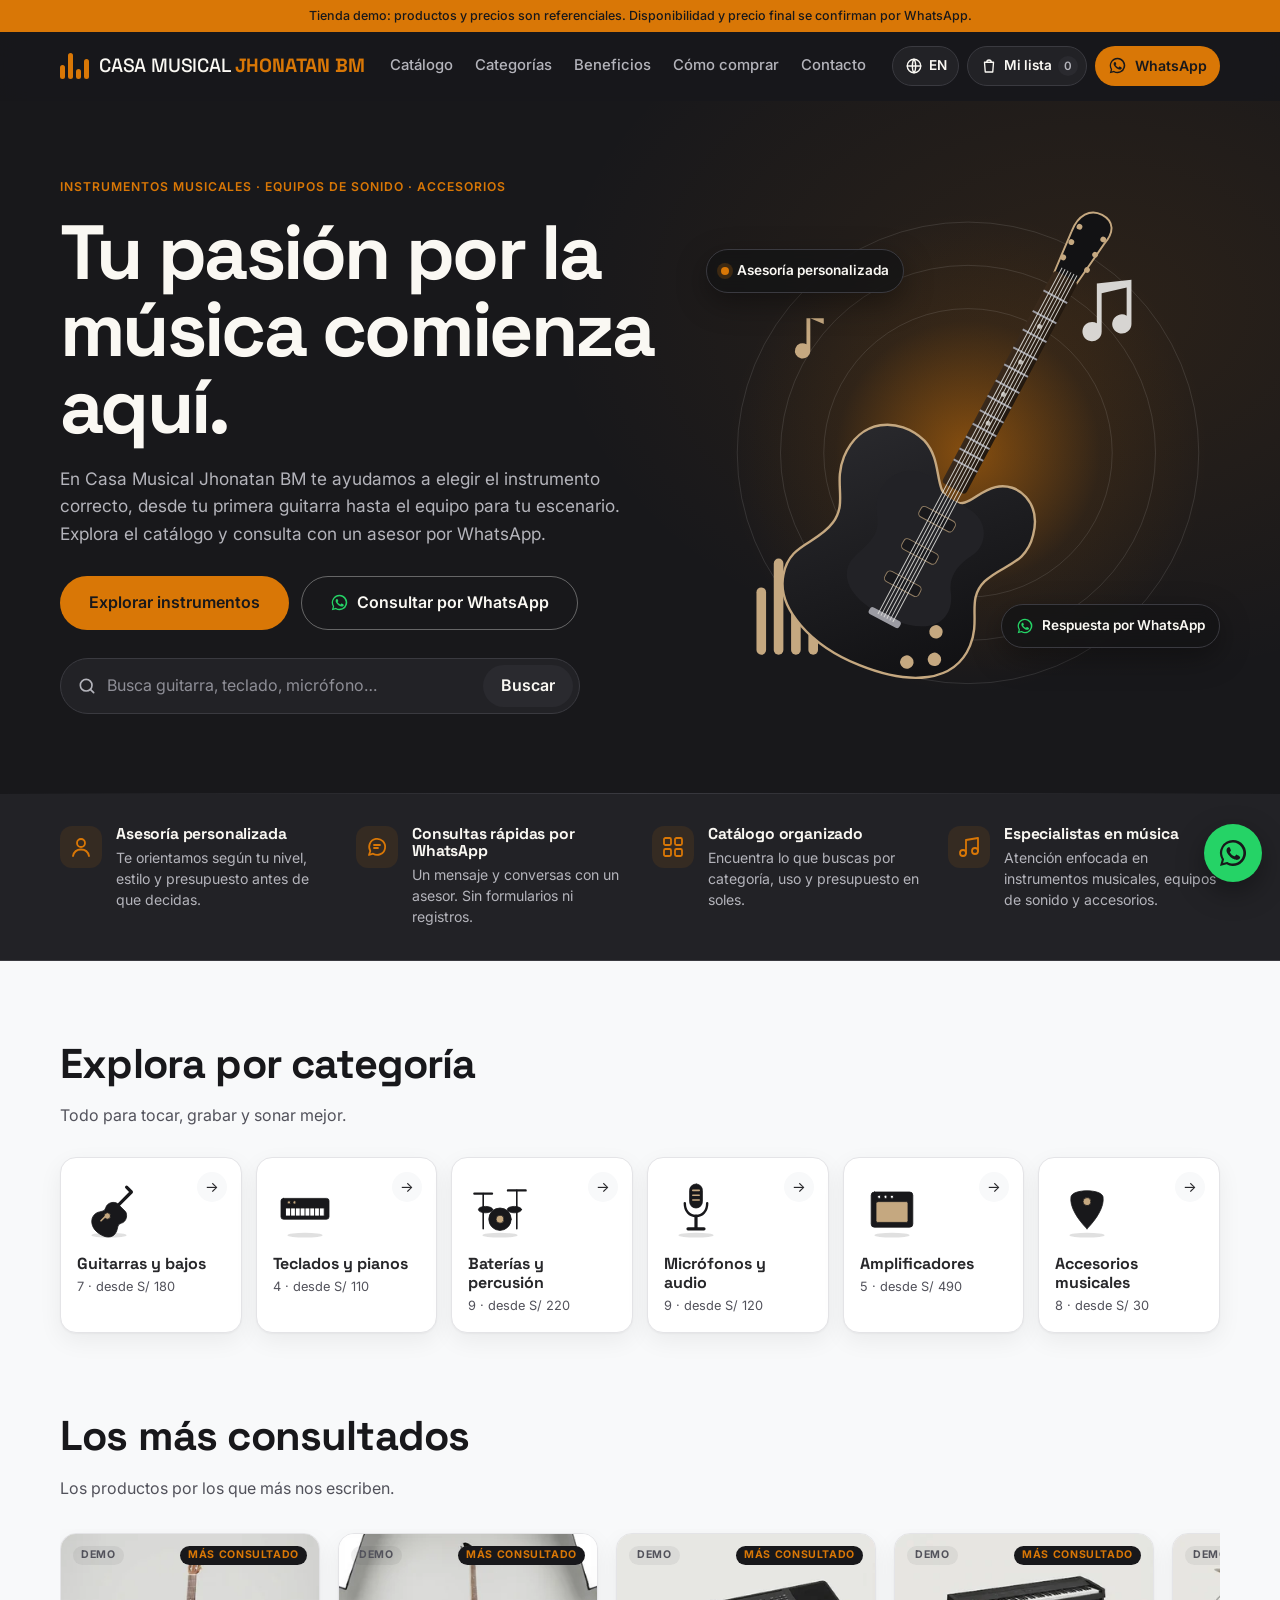
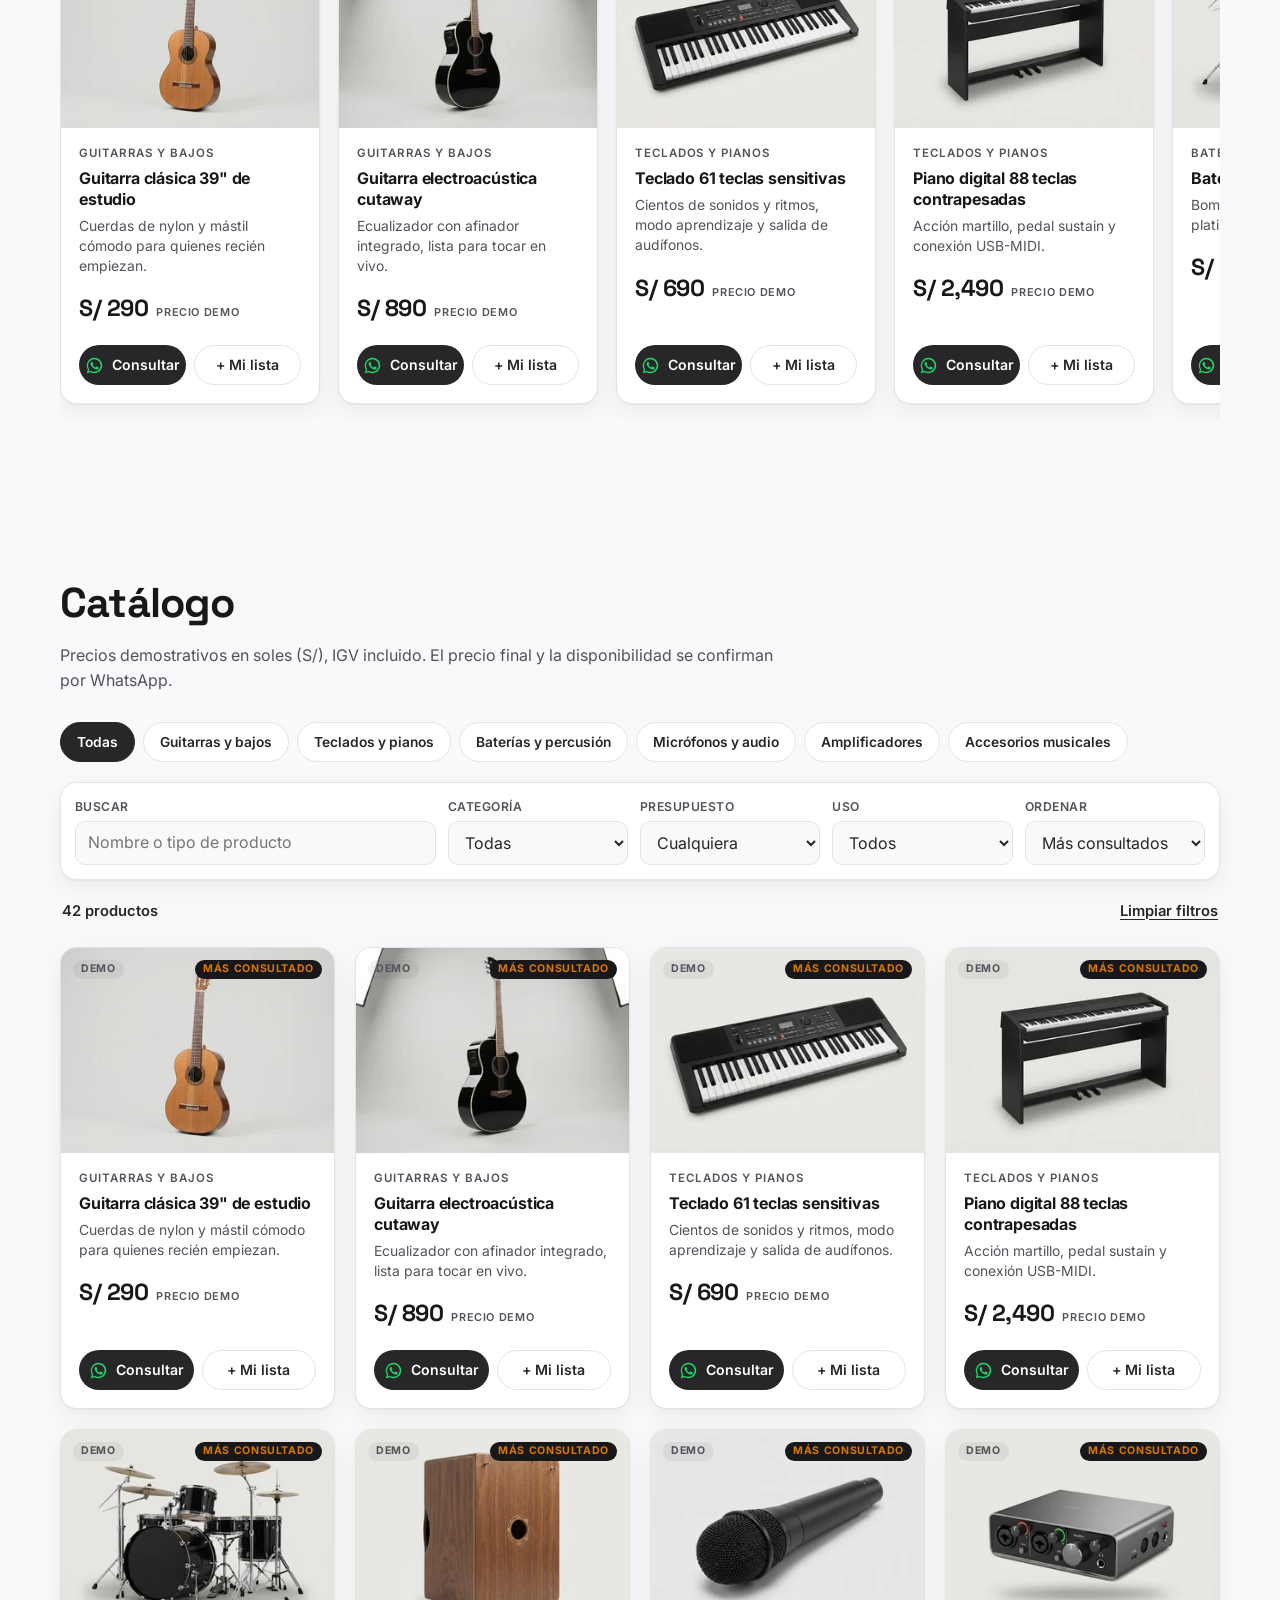
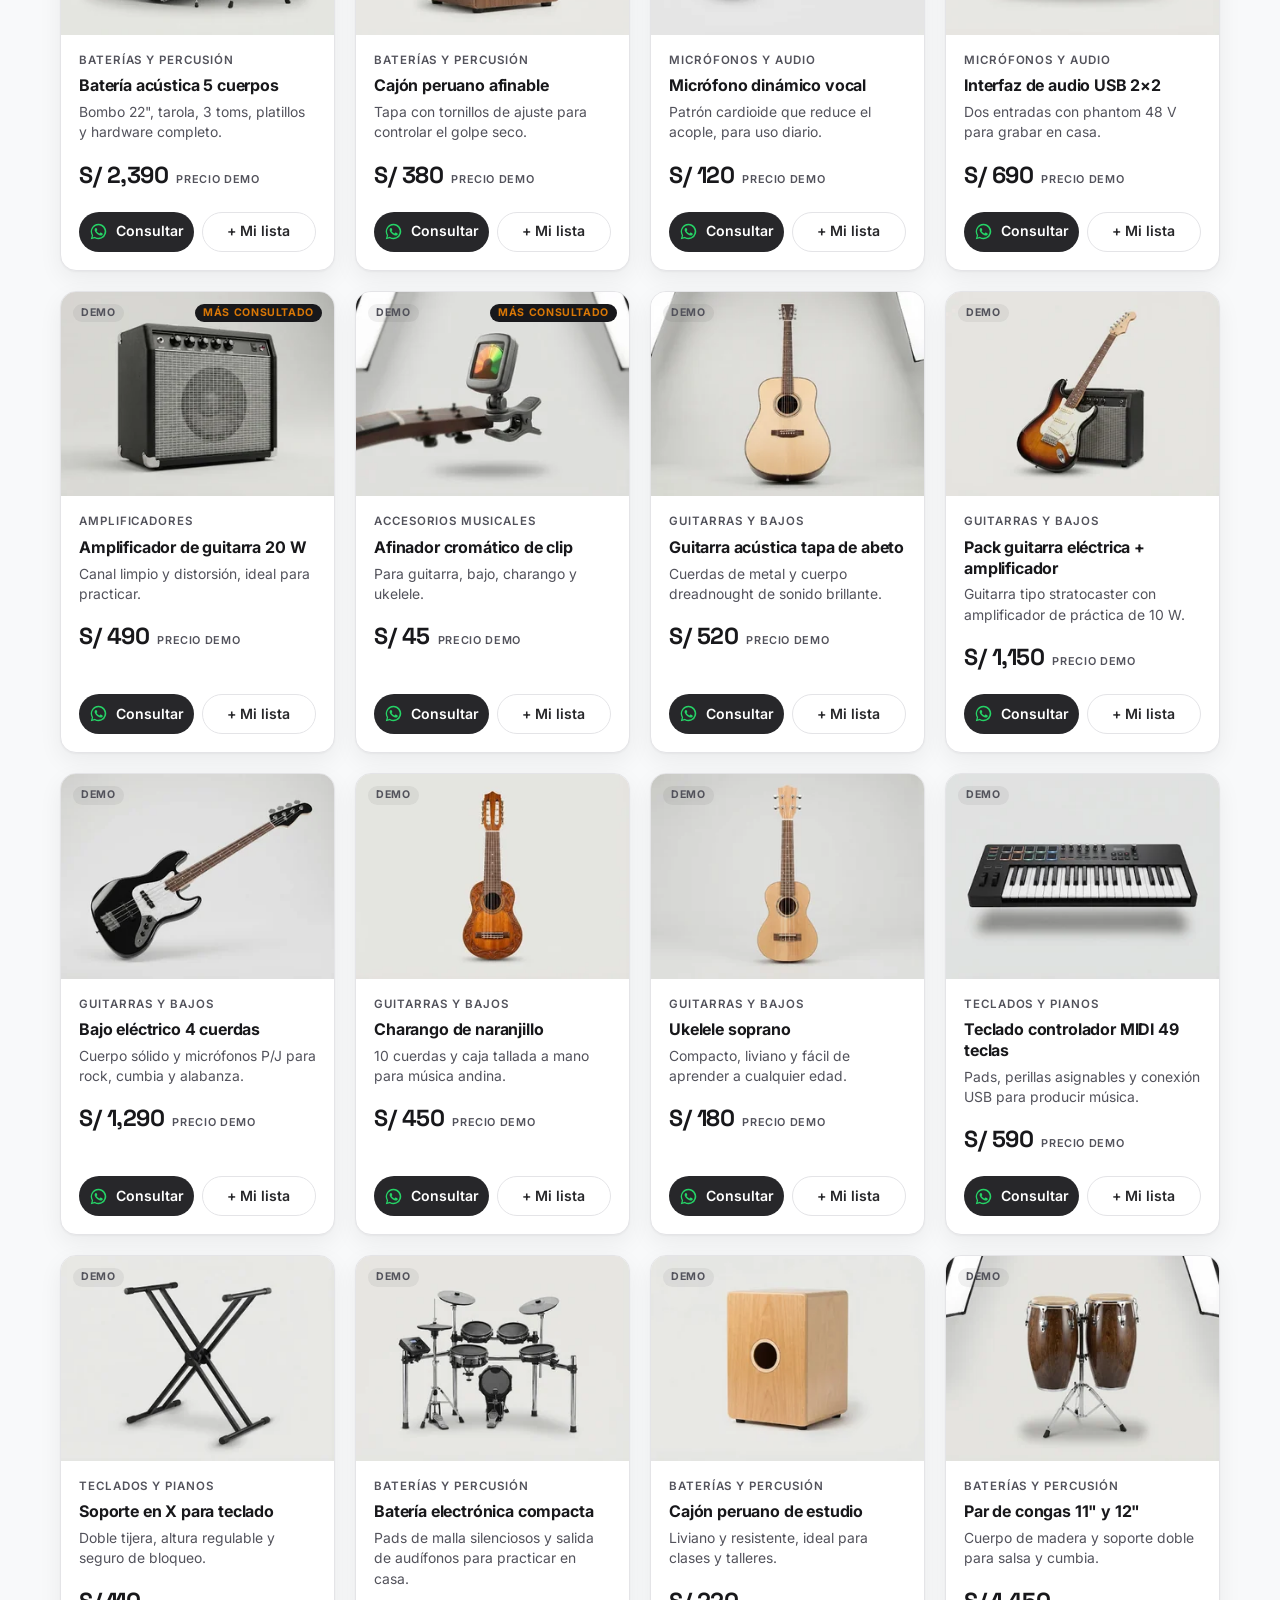
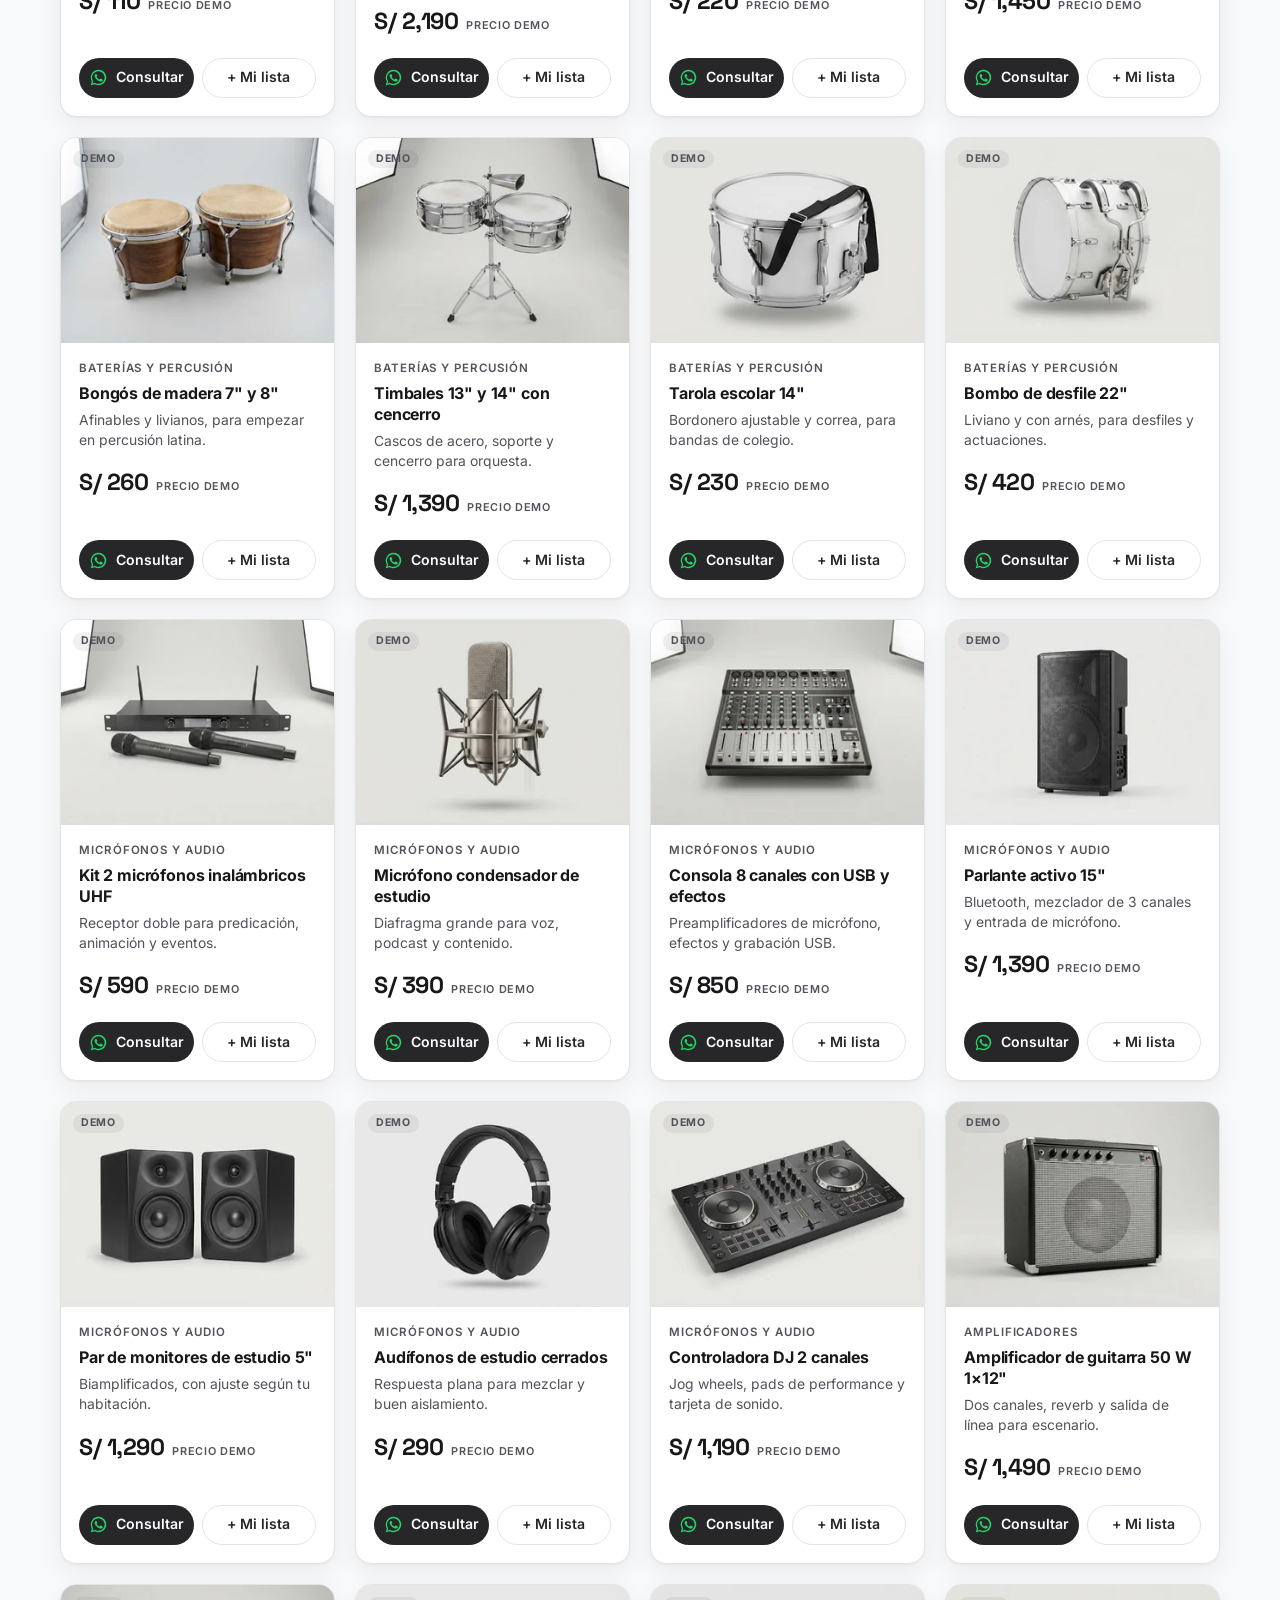
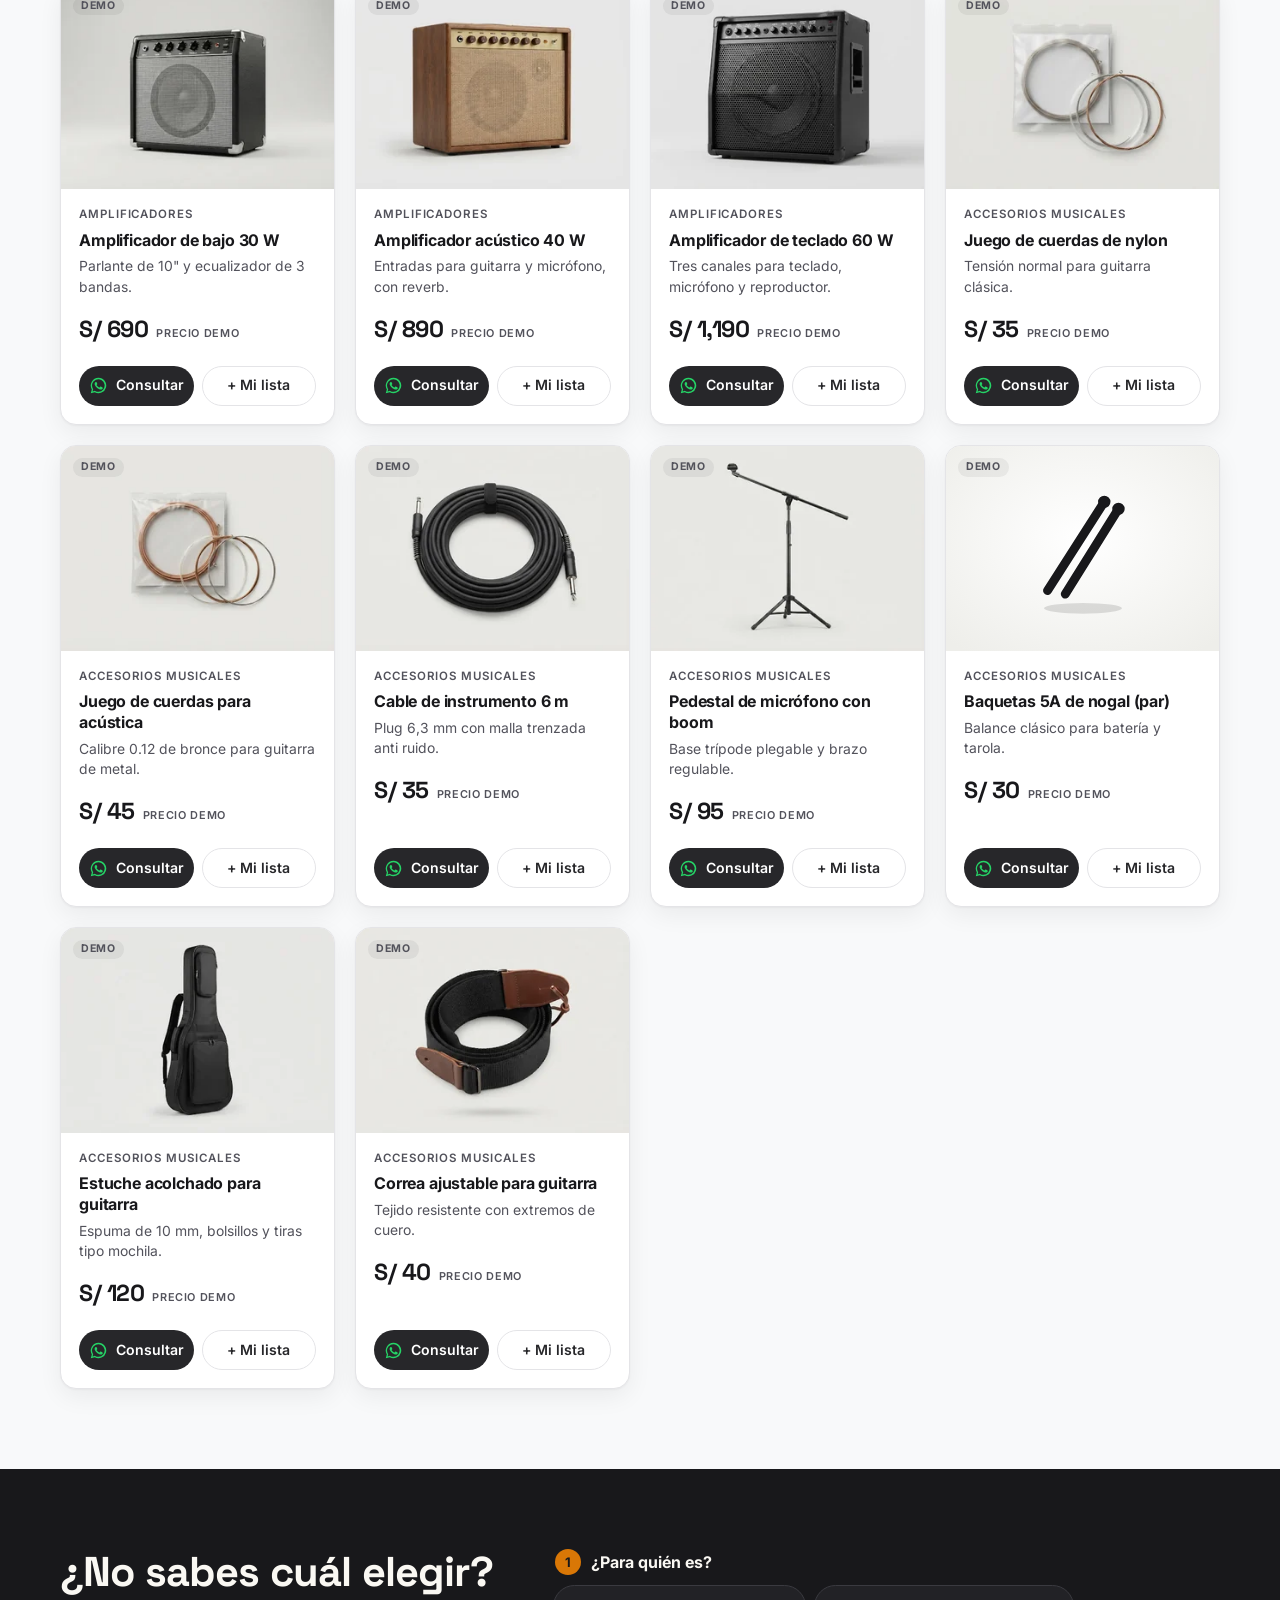
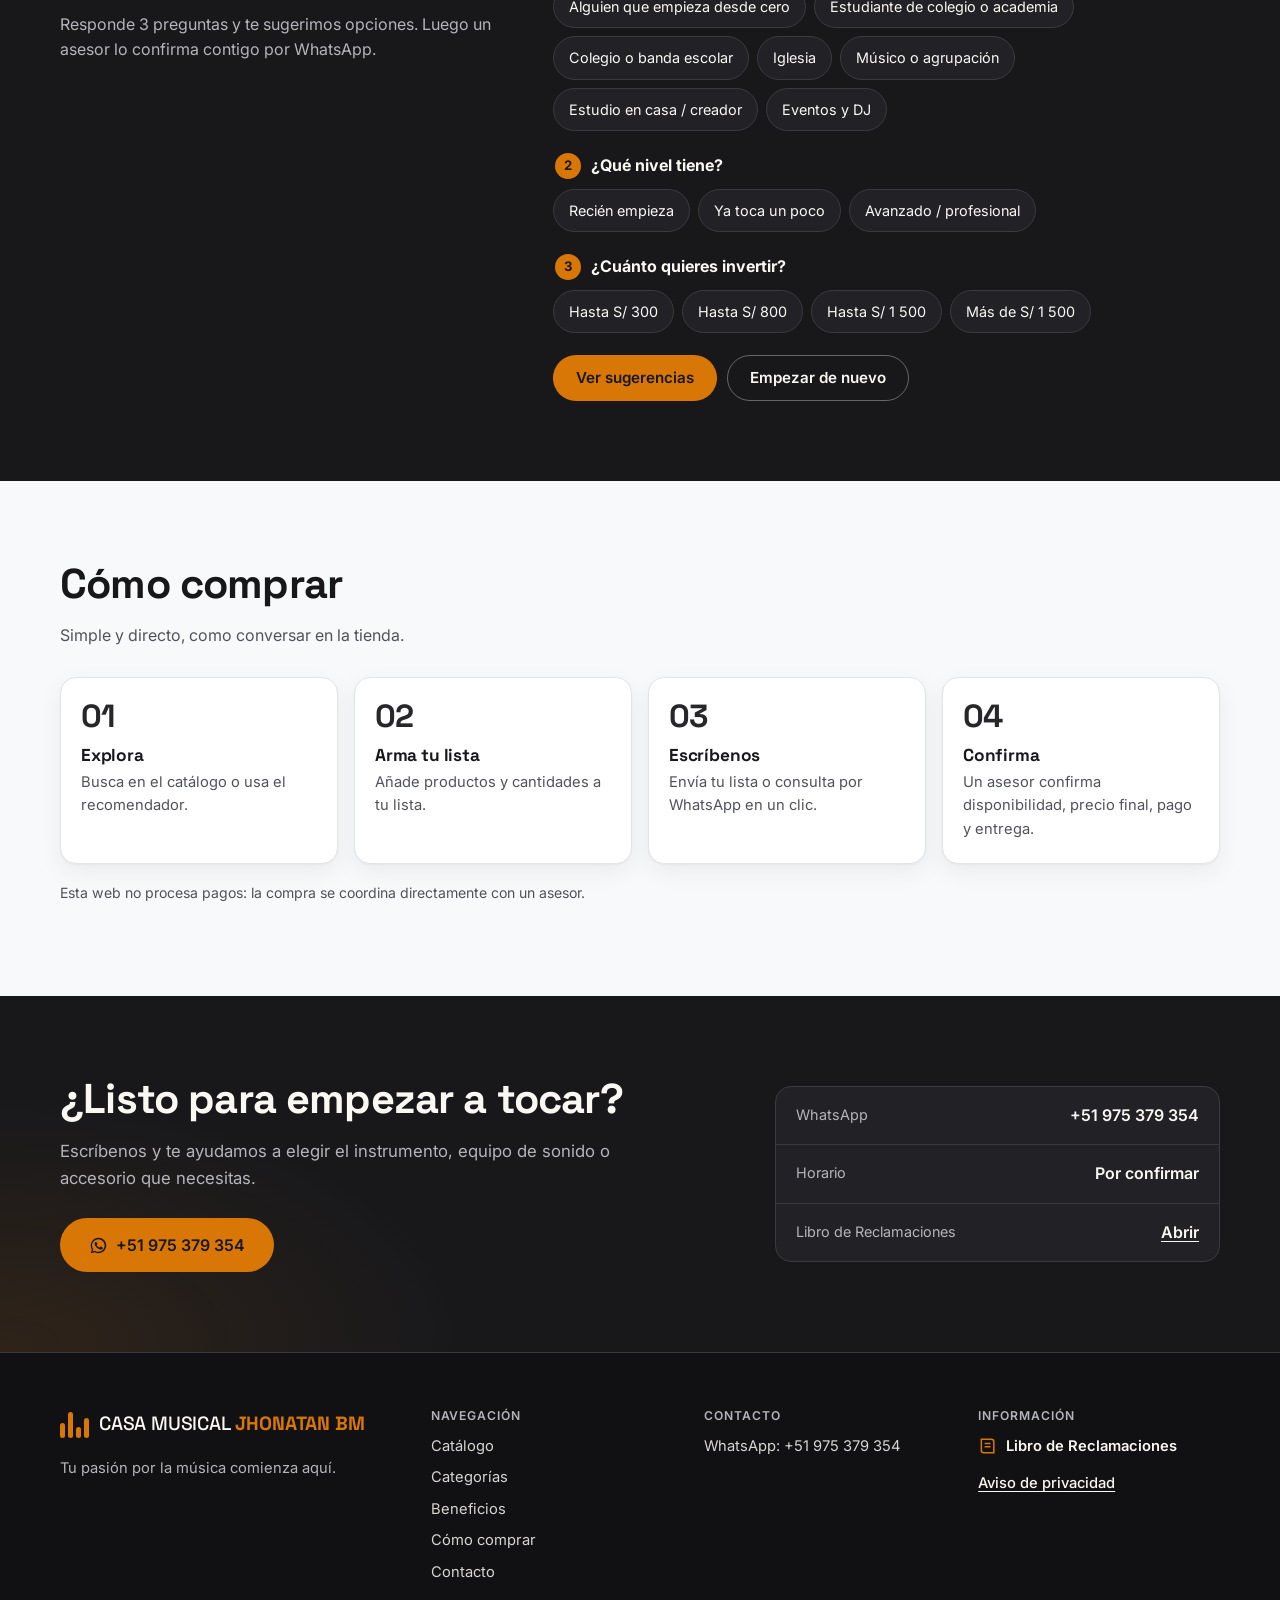
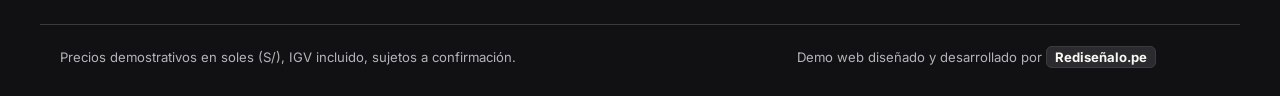
==== docs/index.html @ 169ad392 "Mover el sitio a docs/ para GitHub Pages y actualizar URLs" ====
<!doctype html>
<html lang="es" class="no-js">
<head>
  <meta charset="utf-8">
  <meta name="viewport" content="width=device-width, initial-scale=1">
  <title>Casa Musical Jhonatan BM · Instrumentos musicales, equipos de sonido y accesorios</title>
  <meta name="description" content="Casa Musical Jhonatan BM — Tu pasión por la música comienza aquí. Guitarras, teclados, baterías, micrófonos, amplificadores y accesorios musicales con asesoría personalizada por WhatsApp.">
  <meta name="theme-color" content="#18181B">
  <meta name="color-scheme" content="dark light">
  <link rel="canonical" href="https://forastero7.github.io/demo-webmusic-2.1/">

  <!-- Open Graph / redes -->
  <meta property="og:type" content="website">
  <meta property="og:locale" content="es_PE">
  <meta property="og:site_name" content="Casa Musical Jhonatan BM">
  <meta property="og:title" content="Casa Musical Jhonatan BM — Tu pasión por la música comienza aquí">
  <meta property="og:description" content="Instrumentos musicales, equipos de sonido y accesorios musicales. Explora el catálogo y consulta por WhatsApp.">
  <meta property="og:url" content="https://forastero7.github.io/demo-webmusic-2.1/">
  <meta property="og:image" content="https://forastero7.github.io/demo-webmusic-2.1/img/og-image.png">
  <meta property="og:image:width" content="1200">
  <meta property="og:image:height" content="630">
  <meta property="og:image:alt" content="Casa Musical Jhonatan BM — Tu pasión por la música comienza aquí">
  <meta name="twitter:card" content="summary_large_image">

  <link rel="icon" href="img/favicon.svg" type="image/svg+xml">
  <link rel="preconnect" href="https://fonts.googleapis.com">
  <link rel="preconnect" href="https://fonts.gstatic.com" crossorigin>
  <link rel="stylesheet" href="https://fonts.googleapis.com/css2?family=Inter:wght@400;500;600;700&family=Space+Grotesk:wght@500;700&display=swap">
  <link rel="stylesheet" href="css/styles.css">

  <script type="application/ld+json">
  {
    "@context": "https://schema.org",
    "@type": "MusicStore",
    "name": "Casa Musical Jhonatan BM",
    "slogan": "Tu pasión por la música comienza aquí",
    "description": "Tienda de instrumentos musicales, equipos de sonido y accesorios musicales con asesoría por WhatsApp.",
    "url": "https://forastero7.github.io/demo-webmusic-2.1/",
    "telephone": "+51 975 379 354",
    "currenciesAccepted": "PEN",
    "areaServed": "PE"
  }
  </script>
</head>
<body>
  <a class="skip" href="#catalogo" data-i18n="nav.catalog">Catálogo</a>

  <p class="demo-bar" role="note" data-i18n="demo.bar">Tienda demo: productos y precios son referenciales.</p>

  <header class="site-header">
    <div class="wrap header-inner">
      <a class="brand" href="#inicio" aria-label="Casa Musical Jhonatan BM, inicio">
        <span class="brand-mark" aria-hidden="true"><i></i><i></i><i></i><i></i></span>
        <span class="brand-text">Casa Musical <b>Jhonatan BM</b></span>
      </a>

      <nav class="main-nav" id="main-nav" aria-label="Principal">
        <a href="#catalogo" data-i18n="nav.catalog">Catálogo</a>
        <a href="#categorias" data-i18n="nav.categories">Categorías</a>
        <a href="#beneficios" data-i18n="nav.benefits">Beneficios</a>
        <a href="#como-comprar" data-i18n="nav.how">Cómo comprar</a>
        <a href="#contacto" data-i18n="nav.contact">Contacto</a>
      </nav>

      <div class="header-actions">
        <button class="icon-btn lang-btn" id="lang-btn" type="button" data-i18n-aria="lang.aria" aria-label="Switch to English">
          <svg viewBox="0 0 24 24" aria-hidden="true"><circle cx="12" cy="12" r="9"/><path d="M3 12h18M12 3c3 3.5 3 14.5 0 18M12 3c-3 3.5-3 14.5 0 18"/></svg>
          <span data-i18n="lang.switch">EN</span>
        </button>
        <button class="icon-btn list-btn" id="list-btn" type="button" aria-haspopup="dialog">
          <svg viewBox="0 0 24 24" aria-hidden="true"><path d="M6 7h12l-1 13H7z"/><path d="M9 7a3 3 0 0 1 6 0"/></svg>
          <span class="list-label" data-i18n="nav.list">Mi lista</span>
          <span class="badge" id="list-count">0</span>
        </button>
        <a class="btn btn-acento btn-sm head-wa" href="https://wa.me/51975379354?text=%C2%A1Hola%2C%20Casa%20Musical%20Jhonatan%20BM%21%20Me%20interesa%20un%20instrumento%20musical%20y%20quisiera%20recibir%20m%C3%A1s%20informaci%C3%B3n." data-wa="general" target="_blank" rel="noopener">
          <svg viewBox="0 0 32 32" aria-hidden="true"><use href="#wa-glyph"/></svg>
          <span data-i18n="nav.wa">WhatsApp</span>
        </a>
        <button class="icon-btn menu-btn" id="menu-btn" type="button" aria-expanded="false" aria-controls="main-nav">
          <svg viewBox="0 0 24 24" aria-hidden="true"><path d="M4 7h16M4 12h16M4 17h16"/></svg>
          <span class="sr-only" data-i18n="nav.menu">Menú</span>
        </button>
      </div>
    </div>
  </header>

  <main>
    <!-- Hero -->
    <section class="hero" id="inicio" aria-labelledby="hero-title">
      <div class="wrap hero-inner">
        <div class="hero-copy">
          <p class="kicker" data-i18n="hero.kicker">Instrumentos musicales · Equipos de sonido · Accesorios</p>
          <h1 id="hero-title" data-i18n="hero.title">Tu pasión por la música comienza aquí.</h1>
          <p class="hero-sub" data-i18n="hero.sub">En Casa Musical Jhonatan BM te ayudamos a elegir el instrumento correcto.</p>
          <div class="hero-ctas">
            <a class="btn btn-acento btn-lg" href="#catalogo" data-i18n="hero.cta1">Explorar instrumentos</a>
            <a class="btn btn-ghost btn-lg" href="https://wa.me/51975379354?text=%C2%A1Hola%2C%20Casa%20Musical%20Jhonatan%20BM%21%20Me%20interesa%20un%20instrumento%20musical%20y%20quisiera%20recibir%20m%C3%A1s%20informaci%C3%B3n." data-wa="general" target="_blank" rel="noopener">
              <svg viewBox="0 0 32 32" aria-hidden="true"><use href="#wa-glyph"/></svg>
              <span data-i18n="hero.cta2">Consultar por WhatsApp</span>
            </a>
          </div>
          <form class="hero-search" id="hero-search" role="search">
            <svg viewBox="0 0 24 24" aria-hidden="true"><circle cx="11" cy="11" r="7"/><path d="M20 20l-4-4"/></svg>
            <input type="search" id="hero-q" data-i18n-ph="hero.search" placeholder="Busca guitarra, teclado, micrófono…" aria-label="Buscar productos">
            <button type="submit" data-i18n="hero.searchBtn">Buscar</button>
          </form>
        </div>

        <div class="hero-visual" aria-hidden="true">
          <svg class="hero-art" viewBox="0 0 520 560" role="presentation">
            <defs>
              <radialGradient id="hg-glow" cx="50%" cy="50%" r="50%">
                <stop offset="0" stop-color="#D97706" stop-opacity=".55"/>
                <stop offset=".55" stop-color="#D97706" stop-opacity=".08"/>
                <stop offset="1" stop-color="#D97706" stop-opacity="0"/>
              </radialGradient>
              <linearGradient id="hg-body" x1="0" y1="0" x2="1" y2="1">
                <stop offset="0" stop-color="#2A2A2E"/>
                <stop offset="1" stop-color="#0E0E10"/>
              </linearGradient>
              <linearGradient id="hg-neck" x1="0" x2="1">
                <stop offset="0" stop-color="#3A2A1C"/>
                <stop offset="1" stop-color="#22180F"/>
              </linearGradient>
            </defs>
            <circle cx="260" cy="290" r="250" fill="url(#hg-glow)"/>
            <g fill="none" stroke="#F5F5F2" stroke-opacity=".12">
              <circle cx="260" cy="290" r="150"/><circle cx="260" cy="290" r="195"/><circle cx="260" cy="290" r="240"/>
            </g>
            <!-- Ecualizador -->
            <g fill="#C5A880">
              <rect class="eq" x="40" y="430" width="10" height="70" rx="5"/>
              <rect class="eq" x="58" y="400" width="10" height="100" rx="5"/>
              <rect class="eq" x="76" y="445" width="10" height="55" rx="5"/>
              <rect class="eq" x="94" y="415" width="10" height="85" rx="5"/>
            </g>
            <!-- Guitarra eléctrica -->
            <g transform="rotate(28 260 290)">
              <path d="M247 36c-2-18 6-30 20-30s20 10 16 26l-6 50h-26z" fill="#121214" stroke="#C5A880" stroke-width="2"/>
              <g fill="#C5A880"><circle cx="252" cy="28" r="3"/><circle cx="252" cy="46" r="3"/><circle cx="252" cy="64" r="3"/><circle cx="280" cy="28" r="3"/><circle cx="280" cy="46" r="3"/><circle cx="280" cy="64" r="3"/></g>
              <rect x="250" y="80" width="28" height="250" rx="4" fill="url(#hg-neck)"/>
              <g stroke="#9C9CA3" stroke-width="2">
                <path d="M250 104h28M250 128h28M250 150h28M250 171h28M250 191h28M250 210h28M250 228h28M250 245h28M250 261h28M250 276h28M250 290h28M250 303h28"/>
              </g>
              <g fill="#F5F5F2" fill-opacity=".7"><circle cx="264" cy="139" r="2.5"/><circle cx="264" cy="181" r="2.5"/><circle cx="264" cy="219" r="2.5"/><circle cx="264" cy="253" r="2.5"/></g>
              <path d="M214 300c-36-10-70 12-66 54 3 30 26 40 22 66-4 28-30 40-20 72 10 34 60 52 114 46 56-6 96-30 92-72-3-30-26-40-18-66 8-24 30-36 22-66-8-34-40-42-58-26-16 14-14 34-34 34-22 0-26-32-54-42z" fill="url(#hg-body)" stroke="#C5A880" stroke-width="2.5"/>
              <path d="M236 330c-24 0-40 16-38 40 2 20 18 26 16 44-2 20-16 32-4 50 14 20 64 22 92 8 20-10 22-30 10-46-10-14-6-30 2-44 8-16 0-36-20-40-20-4-34 4-58-12z" fill="#222226"/>
              <g fill="#18181B" stroke="#C5A880" stroke-opacity=".7"><rect x="244" y="360" width="40" height="12" rx="4"/><rect x="244" y="398" width="40" height="12" rx="4"/><rect x="244" y="436" width="40" height="12" rx="4"/></g>
              <rect x="246" y="478" width="36" height="8" rx="3" fill="#9C9CA3"/>
              <g fill="#C5A880"><circle cx="318" cy="470" r="7"/><circle cx="330" cy="496" r="7"/><circle cx="306" cy="512" r="7"/></g>
              <g stroke="#E8E8E3" stroke-width="1" stroke-opacity=".85">
                <path d="M256 74V482M259.5 74V482M263 74V482M266.5 74V482M270 74V482M273.5 74V482"/>
              </g>
            </g>
            <!-- Notas -->
            <g fill="#F5F5F2">
              <path d="M430 110v46a10 10 0 1 1-5-8.7V118l-26 6v40a10 10 0 1 1-5-8.7V114z" fill-opacity=".85"/>
              <path d="M96 150v34a8 8 0 1 1-4-7V150h18v6z" fill="#C5A880"/>
            </g>
          </svg>
          <span class="hero-chip chip-1"><i class="dot"></i><span data-i18n="hero.chip1">Asesoría personalizada</span></span>
          <span class="hero-chip chip-2"><svg viewBox="0 0 32 32"><use href="#wa-glyph"/></svg><span data-i18n="hero.chip2">Respuesta por WhatsApp</span></span>
        </div>
      </div>
    </section>

    <!-- Beneficios -->
    <section class="benefits" id="beneficios" aria-labelledby="ben-title">
      <div class="wrap">
        <h2 class="sr-only" id="ben-title" data-i18n="ben.title">¿Por qué Casa Musical Jhonatan BM?</h2>
        <ul class="ben-grid">
          <li class="ben reveal">
            <svg viewBox="0 0 24 24" aria-hidden="true"><circle cx="12" cy="8" r="4"/><path d="M4 21c1-4.5 4.5-6.5 8-6.5s7 2 8 6.5"/></svg>
            <div><h3 data-i18n="ben1.t">Asesoría personalizada</h3><p data-i18n="ben1.d"></p></div>
          </li>
          <li class="ben reveal">
            <svg viewBox="0 0 24 24" aria-hidden="true"><path d="M4 20l1.3-4A8 8 0 1 1 8 18.7z"/><path d="M9 10h6M9 13h4"/></svg>
            <div><h3 data-i18n="ben2.t">Consultas rápidas por WhatsApp</h3><p data-i18n="ben2.d"></p></div>
          </li>
          <li class="ben reveal">
            <svg viewBox="0 0 24 24" aria-hidden="true"><rect x="3" y="3" width="7" height="7" rx="1.5"/><rect x="14" y="3" width="7" height="7" rx="1.5"/><rect x="3" y="14" width="7" height="7" rx="1.5"/><rect x="14" y="14" width="7" height="7" rx="1.5"/></svg>
            <div><h3 data-i18n="ben3.t">Catálogo organizado</h3><p data-i18n="ben3.d"></p></div>
          </li>
          <li class="ben reveal">
            <svg viewBox="0 0 24 24" aria-hidden="true"><path d="M9 18V5l12-2v13"/><circle cx="6" cy="18" r="3"/><circle cx="18" cy="16" r="3"/></svg>
            <div><h3 data-i18n="ben4.t">Especialistas en música</h3><p data-i18n="ben4.d"></p></div>
          </li>
        </ul>
      </div>
    </section>

    <!-- Categorías -->
    <section class="section section-light" id="categorias" aria-labelledby="cats-title">
      <div class="wrap">
        <div class="section-head">
          <h2 id="cats-title" data-i18n="cats.title">Explora por categoría</h2>
          <p class="section-sub" data-i18n="cats.sub">Todo para tocar, grabar y sonar mejor.</p>
        </div>
        <div class="cat-grid" id="cat-grid"></div>
      </div>
    </section>

    <!-- Más consultados -->
    <section class="section section-light pt-0" aria-labelledby="pop-title">
      <div class="wrap">
        <div class="section-head">
          <h2 id="pop-title" data-i18n="popular.title">Los más consultados</h2>
          <p class="section-sub" data-i18n="popular.sub"></p>
        </div>
        <div class="scroller" id="popular"></div>
      </div>
    </section>

    <!-- Catálogo -->
    <section class="section section-light section-catalog" id="catalogo" aria-labelledby="cat-title">
      <div class="wrap">
        <div class="section-head">
          <h2 id="cat-title" data-i18n="cat.title">Catálogo</h2>
          <p class="section-sub" data-i18n="cat.sub">Precios demostrativos en soles (S/), IGV incluido.</p>
        </div>

        <div class="cat-chips" id="cat-chips" role="group" aria-label="Categorías"></div>

        <div class="filters" id="filters">
          <label class="f f-search"><span data-i18n="f.search">Buscar</span>
            <input type="search" id="f-q" data-i18n-ph="f.searchPh" placeholder="Nombre o tipo de producto">
          </label>
          <label class="f"><span data-i18n="f.cat">Categoría</span>
            <select id="f-cat"></select>
          </label>
          <label class="f"><span data-i18n="f.budget">Presupuesto</span>
            <select id="f-bud"></select>
          </label>
          <label class="f"><span data-i18n="f.use">Uso</span>
            <select id="f-use"></select>
          </label>
          <label class="f"><span data-i18n="f.sort">Ordenar</span>
            <select id="f-sort"></select>
          </label>
        </div>
        <div class="filters-meta">
          <span id="f-count" aria-live="polite"></span>
          <button class="link-btn" id="f-clear" type="button" data-i18n="f.clear">Limpiar filtros</button>
        </div>

        <div class="grid" id="grid"></div>
        <p class="empty" id="grid-empty" hidden data-i18n="f.empty">No hay productos con esos filtros.</p>
      </div>
    </section>

    <!-- Recomendador -->
    <section class="section section-dark" id="recomendador" aria-labelledby="rec-title">
      <div class="wrap rec">
        <div class="rec-head">
          <h2 id="rec-title" data-i18n="rec.title">¿No sabes cuál elegir?</h2>
          <p data-i18n="rec.sub">Responde 3 preguntas y te sugerimos opciones.</p>
        </div>
        <form class="rec-form" id="rec-form">
          <fieldset>
            <legend><span class="num">1</span> <span data-i18n="rec.q1">¿Para quién es?</span></legend>
            <div class="chips" data-name="who"></div>
          </fieldset>
          <fieldset>
            <legend><span class="num">2</span> <span data-i18n="rec.q2">¿Qué nivel tiene?</span></legend>
            <div class="chips" data-name="lvl"></div>
          </fieldset>
          <fieldset>
            <legend><span class="num">3</span> <span data-i18n="rec.q3">¿Cuánto quieres invertir?</span></legend>
            <div class="chips" data-name="bud"></div>
          </fieldset>
          <div class="rec-actions">
            <button class="btn btn-acento" type="submit" data-i18n="rec.go">Ver sugerencias</button>
            <button class="btn btn-ghost" type="reset" data-i18n="rec.reset">Empezar de nuevo</button>
          </div>
        </form>
        <div class="rec-result" id="rec-result" hidden aria-live="polite"></div>
      </div>
    </section>

    <!-- Cómo comprar -->
    <section class="section section-light" id="como-comprar" aria-labelledby="how-title">
      <div class="wrap">
        <div class="section-head">
          <h2 id="how-title" data-i18n="how.title">Cómo comprar</h2>
          <p class="section-sub" data-i18n="how.sub"></p>
        </div>
        <ol class="steps">
          <li class="reveal"><h3 data-i18n="step1.t"></h3><p data-i18n="step1"></p></li>
          <li class="reveal"><h3 data-i18n="step2.t"></h3><p data-i18n="step2"></p></li>
          <li class="reveal"><h3 data-i18n="step3.t"></h3><p data-i18n="step3"></p></li>
          <li class="reveal"><h3 data-i18n="step4.t"></h3><p data-i18n="step4"></p></li>
        </ol>
        <p class="note" data-i18n="how.note"></p>
      </div>
    </section>

    <!-- Contacto -->
    <section class="section section-dark contact-band" id="contacto" aria-labelledby="contact-title">
      <div class="wrap contact">
        <div>
          <h2 id="contact-title" data-i18n="contact.title">¿Listo para empezar a tocar?</h2>
          <p class="contact-sub" data-i18n="contact.sub"></p>
          <a class="btn btn-acento btn-lg" href="https://wa.me/51975379354?text=%C2%A1Hola%2C%20Casa%20Musical%20Jhonatan%20BM%21%20Me%20interesa%20un%20instrumento%20musical%20y%20quisiera%20recibir%20m%C3%A1s%20informaci%C3%B3n." data-wa="general" target="_blank" rel="noopener">
            <svg viewBox="0 0 32 32" aria-hidden="true"><use href="#wa-glyph"/></svg>
            <span>+51 975 379 354</span>
          </a>
        </div>
        <dl class="contact-list">
          <div><dt data-i18n="contact.wa">WhatsApp</dt><dd><a href="https://wa.me/51975379354?text=%C2%A1Hola%2C%20Casa%20Musical%20Jhonatan%20BM%21%20Me%20interesa%20un%20instrumento%20musical%20y%20quisiera%20recibir%20m%C3%A1s%20informaci%C3%B3n." data-wa="general" target="_blank" rel="noopener">+51 975 379 354</a></dd></div>
          <div><dt data-i18n="contact.hours">Horario</dt><dd data-i18n="contact.hoursV">Por confirmar</dd></div>
          <div><dt data-i18n="contact.book">Libro de Reclamaciones</dt><dd><button class="link-btn light" type="button" data-open="book-dialog" data-i18n="contact.bookBtn">Abrir</button></dd></div>
        </dl>
      </div>
    </section>
  </main>

  <footer class="site-footer">
    <div class="wrap footer-grid">
      <div class="footer-brand">
        <a class="brand" href="#inicio">
          <span class="brand-mark" aria-hidden="true"><i></i><i></i><i></i><i></i></span>
          <span class="brand-text">Casa Musical <b>Jhonatan BM</b></span>
        </a>
        <p data-i18n="footer.tagline">Tu pasión por la música comienza aquí.</p>
      </div>
      <nav aria-labelledby="fn-title">
        <h2 class="footer-h" id="fn-title" data-i18n="footer.nav">Navegación</h2>
        <ul>
          <li><a href="#catalogo" data-i18n="nav.catalog">Catálogo</a></li>
          <li><a href="#categorias" data-i18n="nav.categories">Categorías</a></li>
          <li><a href="#beneficios" data-i18n="nav.benefits">Beneficios</a></li>
          <li><a href="#como-comprar" data-i18n="nav.how">Cómo comprar</a></li>
          <li><a href="#contacto" data-i18n="nav.contact">Contacto</a></li>
        </ul>
      </nav>
      <div>
        <h2 class="footer-h" data-i18n="footer.contact">Contacto</h2>
        <ul>
          <li><a href="https://wa.me/51975379354?text=%C2%A1Hola%2C%20Casa%20Musical%20Jhonatan%20BM%21%20Me%20interesa%20un%20instrumento%20musical%20y%20quisiera%20recibir%20m%C3%A1s%20informaci%C3%B3n." data-wa="general" target="_blank" rel="noopener">WhatsApp: +51 975 379 354</a></li>
        </ul>
      </div>
      <div>
        <h2 class="footer-h" data-i18n="footer.legal">Información</h2>
        <ul>
          <li><button class="book-link" type="button" data-open="book-dialog">
            <svg viewBox="0 0 24 24" aria-hidden="true"><path d="M4 4h12a3 3 0 0 1 3 3v13H7a3 3 0 0 1-3-3z"/><path d="M8 9h7M8 13h7"/></svg>
            <span data-i18n="footer.book">Libro de Reclamaciones</span>
          </button></li>
          <li><button class="link-btn light" type="button" data-open="privacy-dialog" data-i18n="footer.privacy">Aviso de privacidad</button></li>
        </ul>
      </div>
    </div>
    <div class="wrap footer-bottom">
      <p data-i18n="footer.prices">Precios demostrativos en soles (S/), IGV incluido, sujetos a confirmación.</p>
      <p class="credit">Demo web diseñado y desarrollado por <strong>Rediseñalo.pe</strong></p>
    </div>
  </footer>

  <!-- WhatsApp flotante -->
  <a class="wa-float" href="https://wa.me/51975379354?text=%C2%A1Hola%2C%20Casa%20Musical%20Jhonatan%20BM%21%20Me%20interesa%20un%20instrumento%20musical%20y%20quisiera%20recibir%20m%C3%A1s%20informaci%C3%B3n." data-wa="general" target="_blank" rel="noopener" data-i18n-aria="wa.float" aria-label="Escríbenos por WhatsApp">
    <svg viewBox="0 0 32 32" aria-hidden="true"><use href="#wa-glyph"/></svg>
  </a>

  <!-- Ficha de producto -->
  <dialog class="dlg dlg-product" id="product-dialog" aria-labelledby="pd-title">
    <button class="dlg-close" type="button" data-close data-i18n-aria="close" aria-label="Cerrar">×</button>
    <div id="pd-body"></div>
  </dialog>

  <!-- Lista de consulta (carrito) -->
  <dialog class="dlg dlg-drawer" id="list-dialog" aria-labelledby="list-title">
    <button class="dlg-close" type="button" data-close data-i18n-aria="close" aria-label="Cerrar">×</button>
    <h2 id="list-title" data-i18n="list.title">Mi lista de consulta</h2>
    <p class="empty" id="list-empty" data-i18n="list.empty"></p>
    <ul class="list-items" id="list-items"></ul>
    <div id="list-form-wrap">
      <div class="list-total"><span data-i18n="list.subtotal">Total referencial</span> <strong id="list-total">S/ 0</strong></div>
      <p class="small" data-i18n="list.subNote"></p>
      <form id="list-form" class="list-form">
        <fieldset>
          <legend data-i18n="list.where">¿Dónde te encuentras?</legend>
          <div class="seg">
            <label><input type="radio" name="zone" value="lima" checked> <span data-i18n="list.zone.lima"></span></label>
            <label><input type="radio" name="zone" value="prov"> <span data-i18n="list.zone.prov"></span></label>
          </div>
          <label class="f" id="district-wrap"><span data-i18n="list.district">Distrito</span>
            <select id="district"></select>
          </label>
          <label class="f" id="city-wrap" hidden><span data-i18n="list.city">Ciudad</span>
            <input type="text" id="city" list="cities" data-i18n-ph="list.cityPh" autocomplete="address-level2">
          </label>
          <datalist id="cities">
            <option>Arequipa</option><option>Trujillo</option><option>Chiclayo</option><option>Piura</option><option>Cusco</option>
            <option>Huancayo</option><option>Iquitos</option><option>Tacna</option><option>Puno</option><option>Juliaca</option>
            <option>Ica</option><option>Cajamarca</option><option>Ayacucho</option><option>Chimbote</option><option>Huánuco</option>
            <option>Pucallpa</option><option>Tarapoto</option><option>Huaraz</option><option>Tumbes</option><option>Moquegua</option>
          </datalist>
        </fieldset>
        <fieldset>
          <legend data-i18n="list.doc">Comprobante que necesitas</legend>
          <div class="seg">
            <label><input type="radio" name="doc" value="boleta" checked> <span data-i18n="list.boleta"></span></label>
            <label><input type="radio" name="doc" value="factura"> <span data-i18n="list.factura"></span></label>
          </div>
        </fieldset>
        <label class="f"><span data-i18n="list.name">Tu nombre (opcional)</span>
          <input type="text" id="cust-name" autocomplete="given-name">
        </label>
        <p class="form-error" id="list-error" hidden data-i18n="list.needLoc"></p>
        <button class="btn btn-wa" type="submit">
          <svg viewBox="0 0 32 32" aria-hidden="true"><use href="#wa-glyph"/></svg>
          <span data-i18n="list.send">Enviar pedido por WhatsApp</span>
        </button>
        <p class="small center" data-i18n="list.hint"></p>
        <button class="link-btn center-block" type="button" id="list-clear" data-i18n="list.clear">Vaciar lista</button>
      </form>
    </div>
  </dialog>

  <dialog class="dlg" id="book-dialog" aria-labelledby="book-title">
    <button class="dlg-close" type="button" data-close data-i18n-aria="close" aria-label="Cerrar">×</button>
    <h2 id="book-title" data-i18n="book.title">Libro de Reclamaciones virtual</h2>
    <p data-i18n="book.d"></p>
    <button class="btn btn-acento" type="button" data-close data-i18n="book.close">Cerrar</button>
  </dialog>

  <dialog class="dlg" id="privacy-dialog" aria-labelledby="privacy-title">
    <button class="dlg-close" type="button" data-close data-i18n-aria="close" aria-label="Cerrar">×</button>
    <h2 id="privacy-title" data-i18n="footer.privacy">Aviso de privacidad</h2>
    <p data-i18n="privacy.d"></p>
    <button class="btn btn-acento" type="button" data-close data-i18n="book.close">Cerrar</button>
  </dialog>

  <div class="toast" id="toast" role="status" aria-live="polite"></div>

  <svg width="0" height="0" style="position:absolute" aria-hidden="true">
    <symbol id="wa-glyph" viewBox="0 0 32 32"><path fill="currentColor" d="M16 3a13 13 0 0 0-11.2 19.6L3 29l6.6-1.7A13 13 0 1 0 16 3zm0 23.6c-2 0-3.9-.5-5.6-1.5l-.4-.2-3.9 1 1-3.8-.3-.4A10.6 10.6 0 1 1 16 26.6zm5.8-7.9c-.3-.2-1.9-.9-2.2-1s-.5-.2-.7.2-.8 1-1 1.2-.4.2-.7.1a8.7 8.7 0 0 1-4.3-3.8c-.3-.6.3-.5 1-1.7.1-.2 0-.4 0-.5l-1-2.4c-.3-.6-.5-.5-.7-.5h-.6c-.2 0-.6.1-.9.4s-1.2 1.1-1.2 2.8 1.2 3.2 1.4 3.5 2.4 3.6 5.8 5c2.1.9 3 1 4 .8.7-.1 1.9-.8 2.2-1.5s.3-1.4.2-1.5-.3-.2-.6-.3z"/></symbol>
  </svg>

  <script src="js/i18n.js" defer></script>
  <script src="js/icons.js" defer></script>
  <script src="js/products.js" defer></script>
  <script src="js/app.js" defer></script>
</body>
</html>
---- docs/css/styles.css ----
/* =========================================================
   Casa Musical Jhonatan BM · Hoja de estilos
   1. Tokens   2. Base   3. Botones   4. Cabecera   5. Hero
   6. Secciones   7. Catálogo   8. Recomendador   9. Pasos y contacto
   10. Pie   11. Diálogos   12. Utilidades   13. Responsive
   ========================================================= */

/* 1. Tokens -------------------------------------------------- */
:root {
  /* Bandas oscuras: cabecera, hero, recomendador, contacto y pie */
  --bg: #18181B;            /* negro asfalto */
  --surface: #222226;
  --surface-2: #2A2A2F;
  --line: #3A3A40;
  --text: #FAF8F3;          /* marfil */
  --muted: #B4B4BB;

  --acento: #D97706;        /* bronce: negro asfalto sobre acento 5.5:1 */
  --acento-hover: #E8912A;
  --on-acento: #18181B;
  --champan: #C5A880;       /* dorado champán para detalles decorativos */

  /* Secciones claras */
  --light: #F8F9FA;         /* blanco cálido, fondo principal */
  --card: #FFFFFF;
  --light-line: #E4E4E7;
  --ink: #18181B;           /* títulos */
  --light-text: #27272A;    /* gris marengo para lectura */
  --light-muted: #52525B;   /* 7.7:1 sobre blanco */

  --wa: #25D366;

  /* Ilustraciones de producto */
  --art-ink: #18181B;
  --art-accent: #C5A880;
  --art-light: #FFFFFF;
  --art-shadow: rgba(0, 0, 0, .12);

  --radio: 16px;
  --radio-sm: 10px;
  --sombra: 0 1px 2px rgba(0, 0, 0, .04), 0 8px 24px rgba(0, 0, 0, .06);
  --sombra-hover: 0 2px 4px rgba(0, 0, 0, .06), 0 16px 40px rgba(0, 0, 0, .12);

  --f-titulo: "Space Grotesk", "Inter", system-ui, sans-serif;
  --f-texto: "Inter", system-ui, -apple-system, "Segoe UI", Roboto, sans-serif;
  --ease: cubic-bezier(.2, .7, .2, 1);
}

/* 2. Base ---------------------------------------------------- */
*, *::before, *::after { box-sizing: border-box; }
html { scroll-behavior: smooth; scroll-padding-top: 80px; -webkit-text-size-adjust: 100%; }
body { margin: 0; background: var(--bg); color: var(--text); font: 16px/1.6 var(--f-texto); -webkit-font-smoothing: antialiased; }
img, svg { display: block; max-width: 100%; }
button, input, select { font: inherit; color: inherit; }
button { cursor: pointer; }
a { color: inherit; }
h1, h2, h3 { margin: 0 0 .4em; line-height: 1.1; font-family: var(--f-titulo); font-weight: 700; letter-spacing: -.02em; }
h2 { font-size: clamp(1.8rem, 4vw, 2.6rem); }
h3 { font-size: 1.08rem; letter-spacing: -.01em; }
p { margin: 0 0 .8em; }
ul, ol { margin: 0; padding: 0; list-style: none; }
:focus-visible { outline: 3px solid var(--acento); outline-offset: 2px; border-radius: 4px; }
[hidden] { display: none !important; }

.wrap { width: 100%; max-width: 1200px; margin: 0 auto; padding: 0 20px; }
.sr-only { position: absolute; width: 1px; height: 1px; overflow: hidden; clip: rect(0 0 0 0); white-space: nowrap; }
.skip { position: absolute; left: -999px; top: 8px; background: var(--acento); color: var(--on-acento); padding: 8px 12px; z-index: 100; border-radius: 8px; font-weight: 600; }
.skip:focus { left: 8px; }

/* 3. Botones ------------------------------------------------- */
.btn { display: inline-flex; align-items: center; justify-content: center; gap: 8px; min-height: 46px; padding: 10px 22px; border: 1.5px solid transparent; border-radius: 999px; font-weight: 600; font-size: .95rem; text-decoration: none; line-height: 1.2; white-space: nowrap; transition: background .2s, border-color .2s, color .2s, transform .15s var(--ease), box-shadow .2s; }
.btn:active { transform: translateY(1px) scale(.99); }
.btn svg { width: 19px; height: 19px; flex: none; }
.btn-sm { min-height: 40px; padding: 8px 14px; font-size: .88rem; }
.btn-lg { min-height: 54px; padding: 14px 28px; font-size: 1rem; }
.btn-acento { background: var(--acento); color: var(--on-acento); }
.btn-acento:hover { background: var(--acento-hover); box-shadow: 0 8px 24px rgba(217, 119, 6, .25); }
.btn-ghost { border-color: rgba(245, 245, 242, .35); color: var(--text); background: transparent; }
.btn-ghost:hover { border-color: var(--text); background: rgba(245, 245, 242, .06); }
.btn-ghost svg { color: var(--wa); }
.btn-wa { background: var(--light-text); color: #fff; }
.btn-wa svg { color: var(--wa); }
.btn-wa:hover { background: #3A3A40; }
.btn-outline { background: transparent; border-color: var(--light-line); color: var(--light-text); }
.btn-outline:hover { border-color: var(--light-text); }
.btn-added { background: var(--acento); color: var(--on-acento); border-color: var(--acento); }
.link-btn { background: none; border: 0; padding: 6px 0; color: var(--light-text); font-weight: 600; text-decoration: underline; text-underline-offset: 3px; }
.link-btn.light { color: var(--text); }

/* 4. Cabecera ------------------------------------------------ */
.demo-bar { margin: 0; background: var(--acento); color: var(--on-acento); font-size: .78rem; font-weight: 500; text-align: center; padding: 6px 16px; }
.site-header { position: sticky; top: 0; z-index: 30; background: rgba(24, 24, 27, .82); -webkit-backdrop-filter: saturate(160%) blur(14px); backdrop-filter: saturate(160%) blur(14px); border-bottom: 1px solid transparent; transition: border-color .2s; }
.site-header.scrolled { border-bottom-color: var(--line); }
.header-inner { display: flex; align-items: center; gap: 16px; min-height: 68px; }
.brand { display: inline-flex; align-items: center; gap: 10px; text-decoration: none; white-space: nowrap; }
.brand-mark { display: inline-flex; align-items: flex-end; gap: 3px; height: 26px; }
.brand-mark i { display: block; width: 5px; border-radius: 3px; background: var(--acento); }
.brand-mark i:nth-child(1) { height: 55%; } .brand-mark i:nth-child(2) { height: 100%; }
.brand-mark i:nth-child(3) { height: 40%; } .brand-mark i:nth-child(4) { height: 75%; }
.brand-text { font-family: var(--f-titulo); font-weight: 500; font-size: 1.2rem; letter-spacing: -.01em; text-transform: uppercase; }
.brand-text b { font-weight: 700; color: var(--acento); }
.main-nav { display: flex; gap: 2px; margin-left: auto; }
.main-nav a { text-decoration: none; white-space: nowrap; padding: 8px 10px; border-radius: 8px; font-weight: 500; font-size: .93rem; color: var(--muted); transition: color .2s, background .2s; }
.main-nav a:hover { color: var(--text); background: var(--surface-2); }
.header-actions { display: flex; align-items: center; gap: 8px; }
.icon-btn { white-space: nowrap; display: inline-flex; align-items: center; gap: 6px; min-height: 40px; padding: 6px 12px; border-radius: 999px; border: 1px solid var(--line); background: var(--surface); color: var(--text); font-weight: 600; font-size: .85rem; transition: border-color .2s, background .2s; }
.icon-btn:hover { border-color: var(--muted); }
.icon-btn svg { flex: none; width: 18px; height: 18px; fill: none; stroke: currentColor; stroke-width: 1.8; stroke-linecap: round; stroke-linejoin: round; }
.badge { min-width: 20px; height: 20px; padding: 0 6px; border-radius: 999px; background: var(--surface-2); color: var(--muted); font-size: .72rem; display: inline-grid; place-items: center; transition: background .2s, color .2s; }
.badge.on { background: var(--acento); color: var(--on-acento); }
.menu-btn { display: none; padding: 6px 10px; }

/* 5. Hero ---------------------------------------------------- */
.hero { position: relative; overflow: hidden; background: radial-gradient(70% 90% at 85% 30%, rgba(217, 119, 6, .10), transparent 60%), var(--bg); }
.hero::after { content: ""; position: absolute; inset: auto 0 0; height: 1px; background: linear-gradient(90deg, transparent, var(--line), transparent); }
.hero-inner { display: grid; grid-template-columns: 1.1fr .9fr; align-items: center; gap: 40px; padding-top: 72px; padding-bottom: 80px; }
.kicker { display: inline-block; color: var(--acento); font-weight: 600; letter-spacing: .08em; text-transform: uppercase; font-size: .76rem; margin-bottom: 18px; }
.hero h1 { font-size: clamp(2.6rem, 6.4vw, 4.8rem); line-height: 1; letter-spacing: -.035em; margin-bottom: 20px; max-width: 12ch; }
.hero-sub { font-size: 1.08rem; color: var(--muted); max-width: 36em; margin-bottom: 28px; }
.hero-ctas { display: flex; flex-wrap: wrap; gap: 12px; margin-bottom: 28px; }
.hero-search { display: flex; align-items: center; gap: 8px; max-width: 520px; padding: 6px 6px 6px 16px; border-radius: 999px; background: var(--surface); border: 1px solid var(--line); transition: border-color .2s; }
.hero-search:focus-within { border-color: var(--muted); }
.hero-search > svg { width: 20px; height: 20px; flex: none; fill: none; stroke: var(--muted); stroke-width: 2; stroke-linecap: round; }
.hero-search input { flex: 1; min-width: 0; min-height: 42px; border: 0; background: transparent; color: var(--text); outline: none; }
.hero-search input::placeholder { color: #8E8E96; }
.hero-search button { min-height: 42px; padding: 0 18px; border: 0; border-radius: 999px; background: var(--surface-2); color: var(--text); font-weight: 600; }
.hero-search button:hover { background: var(--line); }
.hero-copy { min-width: 0; }
.hero-visual { position: relative; min-width: 0; }
.hero-art { width: 100%; max-width: 500px; margin: 0 auto; }
.hero-art .eq { transform-box: fill-box; transform-origin: bottom; animation: eq 1.6s ease-in-out infinite alternate; }
.hero-art .eq:nth-child(2) { animation-delay: -.4s; } .hero-art .eq:nth-child(3) { animation-delay: -.8s; } .hero-art .eq:nth-child(4) { animation-delay: -1.2s; }
@keyframes eq { from { transform: scaleY(.45); } to { transform: scaleY(1); } }
.hero-chip { position: absolute; display: inline-flex; align-items: center; gap: 8px; padding: 10px 14px; border-radius: 999px; background: rgba(20, 20, 22, .85); border: 1px solid var(--line); -webkit-backdrop-filter: blur(8px); backdrop-filter: blur(8px); font-size: .85rem; font-weight: 600; box-shadow: 0 10px 30px rgba(0, 0, 0, .35); animation: float 6s ease-in-out infinite; }
.hero-chip svg { width: 18px; height: 18px; color: var(--wa); }
.hero-chip .dot { width: 8px; height: 8px; border-radius: 50%; background: var(--acento); box-shadow: 0 0 0 4px rgba(217, 119, 6, .2); }
.chip-1 { top: 14%; left: -2%; }
.chip-2 { bottom: 12%; right: 0; animation-delay: -3s; }
@keyframes float { 50% { transform: translateY(-8px); } }

/* 6. Secciones ----------------------------------------------- */
.section { padding: 80px 0; }
.pt-0 { padding-top: 0; }
.section-light { background: var(--light); color: var(--light-text); }
.section-light :is(h2, h3), .dlg :is(h2, h3), .card-title, .price strong { color: var(--ink); }
.section-dark { background: var(--bg); color: var(--text); }
.section-head { margin-bottom: 28px; max-width: 46em; }
.section-sub { color: var(--light-muted); margin: 0; }
.section-dark .section-sub, .section-dark p { color: var(--muted); }

/* Beneficios */
.benefits { background: var(--surface); border-bottom: 1px solid var(--line); padding: 32px 0; }
.ben-grid { display: grid; grid-template-columns: repeat(4, 1fr); gap: 24px; }
.ben { display: flex; gap: 14px; align-items: flex-start; }
.ben svg { width: 42px; height: 42px; flex: none; padding: 9px; border-radius: 12px; background: rgba(217, 119, 6, .1); fill: none; stroke: var(--acento); stroke-width: 1.8; stroke-linecap: round; stroke-linejoin: round; }
.ben h3 { font-size: .98rem; margin-bottom: 4px; }
.ben p { margin: 0; color: var(--muted); font-size: .88rem; line-height: 1.5; }

/* Categorías */
.cat-grid { display: grid; grid-template-columns: repeat(6, 1fr); gap: 14px; }
.cat { position: relative; display: flex; flex-direction: column; align-items: flex-start; gap: 4px; padding: 18px 16px 16px; border-radius: var(--radio); border: 1px solid var(--light-line); background: var(--card); color: var(--light-text); text-align: left; box-shadow: var(--sombra); transition: transform .25s var(--ease), box-shadow .25s, border-color .25s; }
.cat:hover { transform: translateY(-4px); box-shadow: var(--sombra-hover); border-color: var(--light-text); }
.cat-art { width: 64px; height: 64px; margin-bottom: 10px; }
.cat-name { font-family: var(--f-titulo); font-weight: 700; font-size: 1rem; line-height: 1.2; }
.cat-meta { font-size: .8rem; color: var(--light-muted); }
.cat-arrow { position: absolute; top: 14px; right: 14px; width: 30px; height: 30px; display: grid; place-items: center; border-radius: 50%; background: var(--light); font-size: .9rem; transition: background .2s, transform .25s var(--ease); }
.cat:hover .cat-arrow { background: var(--acento); transform: translateX(2px); }

/* 7. Catálogo ------------------------------------------------ */
.grid { display: grid; grid-template-columns: repeat(auto-fill, minmax(250px, 1fr)); gap: 20px; }
.scroller { display: grid; grid-auto-flow: column; grid-auto-columns: minmax(260px, 1fr); gap: 18px; overflow-x: auto; padding: 4px 2px 16px; scroll-snap-type: x mandatory; scrollbar-width: thin; }
.scroller .card { scroll-snap-align: start; }
.card { display: flex; flex-direction: column; background: var(--card); color: var(--light-text); border: 1px solid var(--light-line); border-radius: var(--radio); overflow: hidden; box-shadow: var(--sombra); transition: transform .25s var(--ease), box-shadow .25s; }
.card:hover { transform: translateY(-4px); box-shadow: var(--sombra-hover); }
.card-media { position: relative; display: grid; place-items: center; aspect-ratio: 4 / 3; border: 0; padding: 22px; background: radial-gradient(70% 70% at 50% 45%, #FFFFFF 0%, #EEEEEA 100%); }
.card-media .art { width: 62%; max-width: 170px; transition: transform .4s var(--ease); }
.card-media.has-photo { padding: 0; background: #E7E7E5; overflow: hidden; }
.card-media .photo { width: 100%; height: 100%; max-width: none; object-fit: cover; transition: transform .5s var(--ease); }
.card:hover .card-media .photo { transform: scale(1.04); }
.card:hover .card-media .art { transform: scale(1.06); }
.tag { position: absolute; font-size: .66rem; font-weight: 700; padding: 4px 8px; border-radius: 999px; text-transform: uppercase; letter-spacing: .06em; line-height: 1; }
.tag-demo { top: 12px; left: 12px; background: rgba(24, 24, 27, .06); color: var(--light-muted); }
.tag-pop { top: 12px; right: 12px; background: var(--ink); color: var(--acento); }
.tag-inline { font-size: .72rem; background: var(--light); padding: 2px 8px; border-radius: 999px; }
.card-body { display: flex; flex-direction: column; gap: 4px; padding: 16px 18px 18px; flex: 1; }
.card-cat { margin: 0; font-size: .72rem; color: var(--light-muted); text-transform: uppercase; letter-spacing: .08em; font-weight: 600; }
.card-title { font-family: var(--f-texto); font-size: 1rem; font-weight: 700; margin: 2px 0 0; line-height: 1.3; }
.card-title button { all: unset; cursor: pointer; }
.card-title button:hover { text-decoration: underline; text-underline-offset: 3px; }
.card-title button:focus-visible { outline: 3px solid var(--light-text); outline-offset: 2px; }
.card-desc { margin: 2px 0 0; font-size: .87rem; color: var(--light-muted); line-height: 1.45; }
.price { margin: 10px 0 14px; display: flex; align-items: baseline; gap: 8px; flex-wrap: wrap; }
.price strong { font-family: var(--f-titulo); font-size: 1.45rem; letter-spacing: -.02em; }
.price-label { font-size: .68rem; color: var(--light-muted); text-transform: uppercase; letter-spacing: .06em; font-weight: 600; }
.price.big strong { font-size: 2.1rem; }
.card-actions { display: grid; grid-template-columns: 1fr 1fr; gap: 8px; margin-top: auto; }

/* Filtros */
.cat-chips { display: flex; gap: 8px; overflow-x: auto; padding-bottom: 6px; margin-bottom: 14px; scrollbar-width: none; }
.cat-chips::-webkit-scrollbar { display: none; }
.cchip { flex: none; padding: 8px 16px; border-radius: 999px; border: 1px solid var(--light-line); background: var(--card); color: var(--light-text); font-weight: 600; font-size: .86rem; transition: background .2s, border-color .2s, color .2s; }
.cchip:hover { border-color: var(--light-text); }
.cchip.on { background: var(--light-text); color: var(--card); border-color: var(--light-text); }
.filters { display: grid; grid-template-columns: 2fr repeat(4, 1fr); gap: 12px; background: var(--card); border: 1px solid var(--light-line); border-radius: var(--radio); padding: 14px; box-shadow: var(--sombra); }
.f { display: flex; flex-direction: column; gap: 4px; font-size: .76rem; font-weight: 600; color: var(--light-muted); text-transform: uppercase; letter-spacing: .04em; }
.f input, .f select { min-height: 44px; padding: 0 12px; border: 1px solid var(--light-line); border-radius: var(--radio-sm); background: var(--light); color: var(--light-text); font-size: 1rem; font-weight: 400; text-transform: none; letter-spacing: 0; width: 100%; }
.f input:focus, .f select:focus { border-color: var(--light-text); outline: none; box-shadow: 0 0 0 3px rgba(24, 24, 27, .1); }
.filters-meta { display: flex; justify-content: space-between; align-items: center; margin: 14px 2px 18px; font-weight: 600; font-size: .92rem; }
.empty { color: var(--light-muted); padding: 16px 0; }

/* 8. Recomendador -------------------------------------------- */
.rec { display: grid; grid-template-columns: .8fr 1.2fr; gap: 48px; align-items: start; }
.rec-form fieldset { border: 0; padding: 0; margin: 0 0 22px; }
.rec-form legend { font-weight: 700; margin-bottom: 10px; display: flex; gap: 10px; align-items: center; }
.num { display: inline-grid; place-items: center; width: 26px; height: 26px; border-radius: 50%; background: var(--acento); color: var(--on-acento); font-size: .82rem; }
.chips { display: flex; flex-wrap: wrap; gap: 8px; }
.chip input { position: absolute; opacity: 0; }
.chip span { display: inline-block; padding: 9px 15px; border-radius: 999px; border: 1px solid var(--line); background: var(--surface); cursor: pointer; font-size: .9rem; transition: border-color .2s, background .2s; }
.chip span:hover { border-color: var(--muted); }
.chip input:checked + span { background: var(--acento); color: var(--on-acento); border-color: var(--acento); font-weight: 600; }
.chip input:focus-visible + span { outline: 3px solid var(--text); outline-offset: 2px; }
.rec-actions { display: flex; flex-wrap: wrap; gap: 10px; }
.rec-result { grid-column: 1 / -1; background: var(--surface); border: 1px solid var(--line); border-radius: var(--radio); padding: 24px; }
.rec-result .card p { color: var(--light-muted); }
.rec-result > .btn-wa { background: var(--acento); color: var(--on-acento); }
.rec-result > .btn-wa svg { color: var(--on-acento); }
.rec-result .small { color: var(--muted); }
.grid-rec { grid-template-columns: repeat(auto-fill, minmax(230px, 1fr)); margin-bottom: 14px; }

/* 9. Pasos y contacto ---------------------------------------- */
.steps { display: grid; grid-template-columns: repeat(4, 1fr); gap: 16px; counter-reset: paso; }
.steps li { counter-increment: paso; position: relative; background: var(--card); border: 1px solid var(--light-line); border-radius: var(--radio); padding: 22px 20px; box-shadow: var(--sombra); }
.steps li::before { content: "0" counter(paso); display: block; font-family: var(--f-titulo); font-weight: 700; font-size: 2rem; letter-spacing: -.03em; line-height: 1; margin-bottom: 14px; color: var(--light-text); -webkit-text-stroke: 0; }
.steps li:first-child::before { color: var(--light-text); }
.steps h3 { margin-bottom: 6px; }
.steps p { margin: 0; color: var(--light-muted); font-size: .92rem; }
.note { margin-top: 18px; font-size: .88rem; color: var(--light-muted); }
.contact-band { background: radial-gradient(60% 120% at 0% 100%, rgba(217, 119, 6, .12), transparent 60%), var(--bg); }
.contact { display: grid; grid-template-columns: 1.2fr .8fr; gap: 48px; align-items: center; }
.contact-sub { font-size: 1.05rem; max-width: 34em; margin-bottom: 26px; }
.contact-list { display: grid; gap: 0; margin: 0; border: 1px solid var(--line); border-radius: var(--radio); background: var(--surface); }
.contact-list > div { display: flex; justify-content: space-between; gap: 16px; padding: 16px 20px; border-bottom: 1px solid var(--line); }
.contact-list > div:last-child { border-bottom: 0; }
.contact-list dt { color: var(--muted); font-size: .9rem; }
.contact-list dd { margin: 0; font-weight: 600; text-align: right; }
.contact-list dd a { text-decoration: none; }
.contact-list dd a:hover { color: var(--acento); }
.contact-list .link-btn { padding: 0; }

/* 10. Pie ---------------------------------------------------- */
.site-footer { background: #111113; color: var(--text); border-top: 1px solid var(--line); padding: 56px 0 28px; font-size: .92rem; }
.footer-grid { display: grid; grid-template-columns: 1.4fr 1fr 1fr 1fr; gap: 32px; }
.footer-brand p { color: var(--muted); margin-top: 12px; }
.footer-h { font-family: var(--f-texto); font-size: .76rem; font-weight: 600; text-transform: uppercase; letter-spacing: .08em; color: var(--muted); margin-bottom: 12px; }
.site-footer ul { display: grid; gap: 8px; }
.site-footer ul a { text-decoration: none; color: var(--text); opacity: .85; }
.site-footer ul a:hover { opacity: 1; color: var(--acento); }
.book-link { display: inline-flex; align-items: center; gap: 8px; padding: 0; background: none; border: 0; color: var(--text); font-weight: 600; }
.book-link svg { width: 20px; height: 20px; fill: none; stroke: var(--acento); stroke-width: 1.8; }
.site-footer .link-btn { padding: 0; font-weight: 500; }
.footer-bottom { display: flex; justify-content: space-between; align-items: center; gap: 16px; flex-wrap: wrap; margin-top: 40px; padding-top: 22px; border-top: 1px solid var(--line); color: var(--muted); font-size: .82rem; }
.footer-bottom p { margin: 0; }
@media (min-width: 641px) { .footer-bottom { padding-right: 84px; } }
.credit { color: var(--muted); }
.credit strong { color: var(--text); font-weight: 700; padding: 2px 8px; border-radius: 6px; background: var(--surface-2); border: 1px solid var(--line); }
.credit strong::first-letter { color: var(--acento); }

/* WhatsApp flotante */
.wa-float { position: fixed; right: 18px; bottom: 18px; z-index: 40; width: 58px; height: 58px; border-radius: 50%; background: var(--wa); color: var(--on-acento); display: grid; place-items: center; box-shadow: 0 10px 28px rgba(0, 0, 0, .35); transition: transform .2s var(--ease); }
.wa-float svg { width: 32px; height: 32px; }
.wa-float:hover { transform: scale(1.07); }

/* 11. Diálogos ----------------------------------------------- */
.dlg { border: 0; border-radius: 20px; padding: 30px 26px 26px; width: min(560px, calc(100vw - 24px)); max-height: calc(100dvh - 24px); background: var(--card); color: var(--light-text); box-shadow: 0 30px 80px rgba(0, 0, 0, .5); }
.dlg::backdrop { background: rgba(0, 0, 0, .65); -webkit-backdrop-filter: blur(4px); backdrop-filter: blur(4px); }
.dlg[open] { animation: dlg-in .25s var(--ease); }
@keyframes dlg-in { from { opacity: 0; transform: translateY(12px) scale(.98); } }
.dlg-close { position: absolute; top: 12px; right: 12px; width: 40px; height: 40px; border-radius: 50%; border: 0; background: var(--light); font-size: 1.5rem; line-height: 1; z-index: 1; }
.dlg-close:hover { background: var(--light-line); }
.dlg h2 { padding-right: 44px; font-size: 1.7rem; }
.dlg p { color: var(--light-muted); }
.dlg-product { width: min(900px, calc(100vw - 24px)); }
.pd { display: grid; grid-template-columns: 1fr 1fr; gap: 28px; }
.pd-media { background: radial-gradient(70% 70% at 50% 45%, #FFFFFF 0%, #ECECE8 100%); border-radius: var(--radio); padding: 28px; display: flex; flex-direction: column; align-items: center; justify-content: center; gap: 12px; min-height: 280px; }
.pd-media .art { width: 78%; max-width: 280px; }
.pd-media .small { margin: 0; text-align: center; }
.pd-media.has-photo { padding: 0; background: #E7E7E5; overflow: hidden; justify-content: flex-start; min-height: 0; }
.pd-media .photo { width: 100%; max-width: none; height: auto; aspect-ratio: 4 / 3; object-fit: cover; border-radius: var(--radio); }
.pd-thumbs { display: flex; gap: 8px; padding: 10px; flex-wrap: wrap; }
.pd-thumb { width: 64px; height: 48px; padding: 0; border: 2px solid transparent; border-radius: 8px; overflow: hidden; background: none; }
.pd-thumb.on { border-color: var(--light-text); }
.pd-thumb img { width: 100%; height: 100%; object-fit: cover; }
.pd-info h2 { font-size: 2rem; margin-top: 4px; }
.pd-info > p { color: var(--light-text); }
.pd-info .muted { color: var(--light-muted); }
.inc { margin: 0 0 14px; padding-left: 0; display: grid; gap: 4px; }
.inc li { position: relative; padding-left: 22px; font-size: .93rem; }
.inc li::before { content: ""; position: absolute; left: 2px; top: .55em; width: 10px; height: 6px; border-left: 2px solid var(--light-text); border-bottom: 2px solid var(--light-text); transform: rotate(-45deg); }
.pd-meta { display: grid; grid-template-columns: auto 1fr; gap: 4px 14px; font-size: .9rem; margin: 0 0 12px; }
.pd-meta dt { font-weight: 700; }
.pd-meta dd { margin: 0; color: var(--light-muted); }
.stock { font-size: .86rem; font-weight: 600; display: inline-flex; align-items: center; gap: 8px; color: var(--light-text) !important; }
.stock::before { content: ""; width: 8px; height: 8px; border-radius: 50%; background: var(--wa); }
.pd-actions { display: grid; grid-template-columns: 96px 1fr; gap: 10px; align-items: end; margin-top: 8px; }
.pd-actions .btn-wa { grid-column: 1 / -1; min-height: 52px; }
.qty { display: flex; flex-direction: column; font-size: .74rem; font-weight: 600; color: var(--light-muted); gap: 4px; text-transform: uppercase; letter-spacing: .04em; }
.qty input { min-height: 46px; border: 1px solid var(--light-line); border-radius: var(--radio-sm); padding: 0 10px; background: var(--light); font-size: 1rem; width: 100%; }

/* Lista / carrito (panel lateral) */
.dlg-drawer { margin: 0 0 0 auto; height: 100dvh; max-height: 100dvh; width: min(460px, 100vw); border-radius: 20px 0 0 20px; overflow-y: auto; }
.dlg-drawer[open] { animation: drawer-in .3s var(--ease); }
@keyframes drawer-in { from { transform: translateX(40px); opacity: 0; } }
.list-items { margin: 0 0 14px; }
.li { display: grid; grid-template-columns: 56px 1fr auto; grid-template-areas: "art info qty" "art rm rm"; gap: 4px 12px; padding: 14px 0; border-bottom: 1px solid var(--light-line); align-items: center; }
.li-art { grid-area: art; width: 56px; height: 56px; padding: 6px; border-radius: 12px; background: var(--light); object-fit: contain; }
.li-art.photo { padding: 0; object-fit: cover; }
.li-info { grid-area: info; }
.li-name { font-weight: 600; margin: 0; font-size: .93rem; line-height: 1.3; color: var(--light-text) !important; }
.li-price { margin: 0; font-size: .84rem; }
.li-qty { grid-area: qty; display: flex; align-items: center; gap: 6px; }
.li-qty button { width: 32px; height: 32px; border-radius: 50%; border: 1px solid var(--light-line); background: var(--card); font-size: 1.05rem; }
.li-qty button:hover { border-color: var(--light-text); }
.li-qty span { min-width: 18px; text-align: center; font-weight: 700; }
.li-remove { grid-area: rm; justify-self: start; background: none; border: 0; padding: 2px 0; color: var(--light-muted); font-size: .8rem; text-decoration: underline; }
.list-total { display: flex; justify-content: space-between; align-items: baseline; font-weight: 600; }
.list-total strong { font-family: var(--f-titulo); font-size: 1.6rem; }
.list-form fieldset { border: 0; padding: 0; margin: 16px 0; }
.list-form legend { font-weight: 700; margin-bottom: 8px; }
.list-form .f { margin-bottom: 10px; }
.seg { display: grid; grid-template-columns: 1fr 1fr; gap: 8px; margin-bottom: 10px; }
.seg label { display: flex; align-items: center; gap: 8px; padding: 10px 12px; border: 1px solid var(--light-line); border-radius: var(--radio-sm); background: var(--card); font-size: .88rem; cursor: pointer; transition: border-color .2s, background .2s; }
.seg label:has(input:checked) { border-color: var(--light-text); background: var(--light); }
.seg input { accent-color: var(--light-text); }
.form-error { color: #B00020 !important; font-weight: 600; font-size: .9rem; }
.list-form .btn-wa { width: 100%; min-height: 52px; margin-top: 6px; }

/* Aviso */
.toast { position: fixed; left: 50%; bottom: 92px; transform: translate(-50%, 20px); background: var(--text); color: var(--bg); padding: 10px 18px; border-radius: 999px; font-weight: 600; font-size: .9rem; white-space: nowrap; opacity: 0; pointer-events: none; transition: .25s var(--ease); z-index: 60; }
.toast.show { opacity: 1; transform: translate(-50%, 0); }

/* 12. Utilidades --------------------------------------------- */
.small { font-size: .84rem; color: var(--light-muted); }
.muted { color: var(--light-muted); }
.center { text-align: center; }
.center-block { display: block; margin: 0 auto; }
.reveal { opacity: 0; transform: translateY(14px); transition: opacity .6s var(--ease), transform .6s var(--ease); }
.reveal.in { opacity: 1; transform: none; }
.no-js .reveal { opacity: 1; transform: none; }

/* 13. Responsive --------------------------------------------- */
@media (max-width: 1240px) {
  .list-label, .head-wa span { display: none; }   /* icono + contador: deja sitio al nombre de la marca */
  .head-wa { width: 40px; padding: 0; }
}
@media (max-width: 1240px) {
  .list-label, .head-wa span { display: none; }   /* icono + contador: deja sitio al nombre de la marca */
  .head-wa { width: 40px; padding: 0; }
}
@media (max-width: 1100px) {
  .brand-text { font-size: 1rem; line-height: 1.05; }
  .brand-text b { display: block; font-size: 1.12em; }
  .brand-text { font-size: 1rem; line-height: 1.05; }
  .brand-text b { display: block; font-size: 1.12em; }
  .cat-grid { grid-template-columns: repeat(3, 1fr); }
  .filters { grid-template-columns: repeat(2, 1fr); }
  .f-search { grid-column: 1 / -1; }
  .footer-grid { grid-template-columns: 1fr 1fr; }
}
@media (max-width: 960px) {
  .menu-btn { display: inline-flex; }
  .main-nav { position: absolute; top: 100%; left: 0; right: 0; flex-direction: column; gap: 0; margin: 0; background: var(--bg); border-bottom: 1px solid var(--line); padding: 8px 20px 18px; display: none; }
  .nav-open .main-nav { display: flex; }
  .main-nav a { padding: 14px 4px; border-bottom: 1px solid var(--line); border-radius: 0; color: var(--text); font-size: 1rem; }
  .main-nav a:last-child { border-bottom: 0; }
  .header-actions { margin-left: auto; }
  .hero-inner { grid-template-columns: 1fr; gap: 12px; padding-top: 40px; padding-bottom: 56px; }
  .hero-visual { order: -1; width: 100%; max-width: 300px; margin: 0 auto; }
  .ben-grid { grid-template-columns: repeat(2, 1fr); }
  .rec { grid-template-columns: 1fr; gap: 16px; }
  .steps { grid-template-columns: repeat(2, 1fr); }
  .contact { grid-template-columns: 1fr; gap: 28px; }
  .pd { grid-template-columns: 1fr; gap: 18px; }
  .pd-media { min-height: 200px; padding: 18px; }
  .pd-media .art { max-width: 170px; }
  .pd-media .photo { max-width: none; }
}
@media (max-width: 640px) {
  .wrap { padding: 0 16px; }
  .section { padding: 56px 0; }
  .pt-0 { padding-top: 0; }
  .brand-text { font-size: .9rem; line-height: 1.05; }
  .brand-text b { display: block; font-size: 1.12em; }   /* nombre en dos líneas */
  .brand-mark { height: 26px; }
  .header-inner { gap: 8px; min-height: 60px; }
  .header-actions { gap: 6px; }
  .icon-btn { min-height: 38px; padding: 6px 9px; }
  .head-wa span, .list-label { display: none; }
  .head-wa { width: 38px; min-height: 38px; padding: 0; }
  .lang-btn svg { display: none; }
  .hero h1 { font-size: clamp(2.3rem, 11vw, 3rem); }
  .hero-visual { max-width: 240px; }
  .chip-1 { top: 6%; } .chip-2 { bottom: 4%; }
  .hero-ctas .btn { flex: 1 1 100%; white-space: normal; text-align: center; }
  .kicker { letter-spacing: .04em; }
  .hero-chip { font-size: .75rem; padding: 8px 12px; }
  .chip-1 { left: -4%; }
  .ben-grid { grid-template-columns: 1fr; gap: 18px; }
  .cat-grid { grid-template-columns: repeat(2, 1fr); gap: 10px; }
  .cat { padding: 14px 12px 12px; }
  .cat-art { width: 52px; height: 52px; }
  .cat-arrow { display: none; }
  .grid { grid-template-columns: repeat(2, 1fr); gap: 10px; }
  .card-media { padding: 14px; }
  .card-body { padding: 12px 12px 14px; }
  .card-title { font-size: .9rem; }
  .card-desc { display: none; }
  .price { margin: 6px 0 10px; }
  .price strong { font-size: 1.2rem; }
  .price-label { font-size: .6rem; }
  .card-actions { grid-template-columns: 1fr; }
  .card-actions .btn-sm { min-height: 38px; font-size: .8rem; padding: 6px 8px; white-space: normal; }
  .tag { font-size: .58rem; padding: 3px 6px; }
  .tag-demo { top: 8px; left: 8px; } .tag-pop { top: auto; bottom: 8px; left: 8px; right: auto; }
  .scroller { grid-auto-columns: 72%; }
  .scroller .card-desc { display: block; }
  .filters { grid-template-columns: 1fr 1fr; padding: 12px; }
  .steps { grid-template-columns: 1fr; }
  .footer-grid { grid-template-columns: 1fr; gap: 26px; }
  .footer-bottom { flex-direction: column; align-items: flex-start; }
  .site-footer { padding-bottom: 88px; }   /* espacio para el botón flotante */
  .dlg { padding: 26px 18px 20px; }
  .wa-float { width: 54px; height: 54px; right: 14px; bottom: calc(94px + env(safe-area-inset-bottom, 0px)); }   /* +80 px: libre de la insignia de Netlify */
}
@media (max-width: 400px) {
  .head-wa { display: none; }   /* el botón flotante de WhatsApp sigue visible */
  .brand { gap: 7px; }
  .brand-text { font-size: .85rem; }
}
@media (max-width: 360px) {
  .grid { grid-template-columns: 1fr; }
  .card-desc { display: block; }
  .brand-text { font-size: .8rem; }
}
@media (prefers-reduced-motion: reduce) {
  html { scroll-behavior: auto; }
  *, *::before, *::after { animation: none !important; transition: none !important; }
  .reveal { opacity: 1; transform: none; }
}
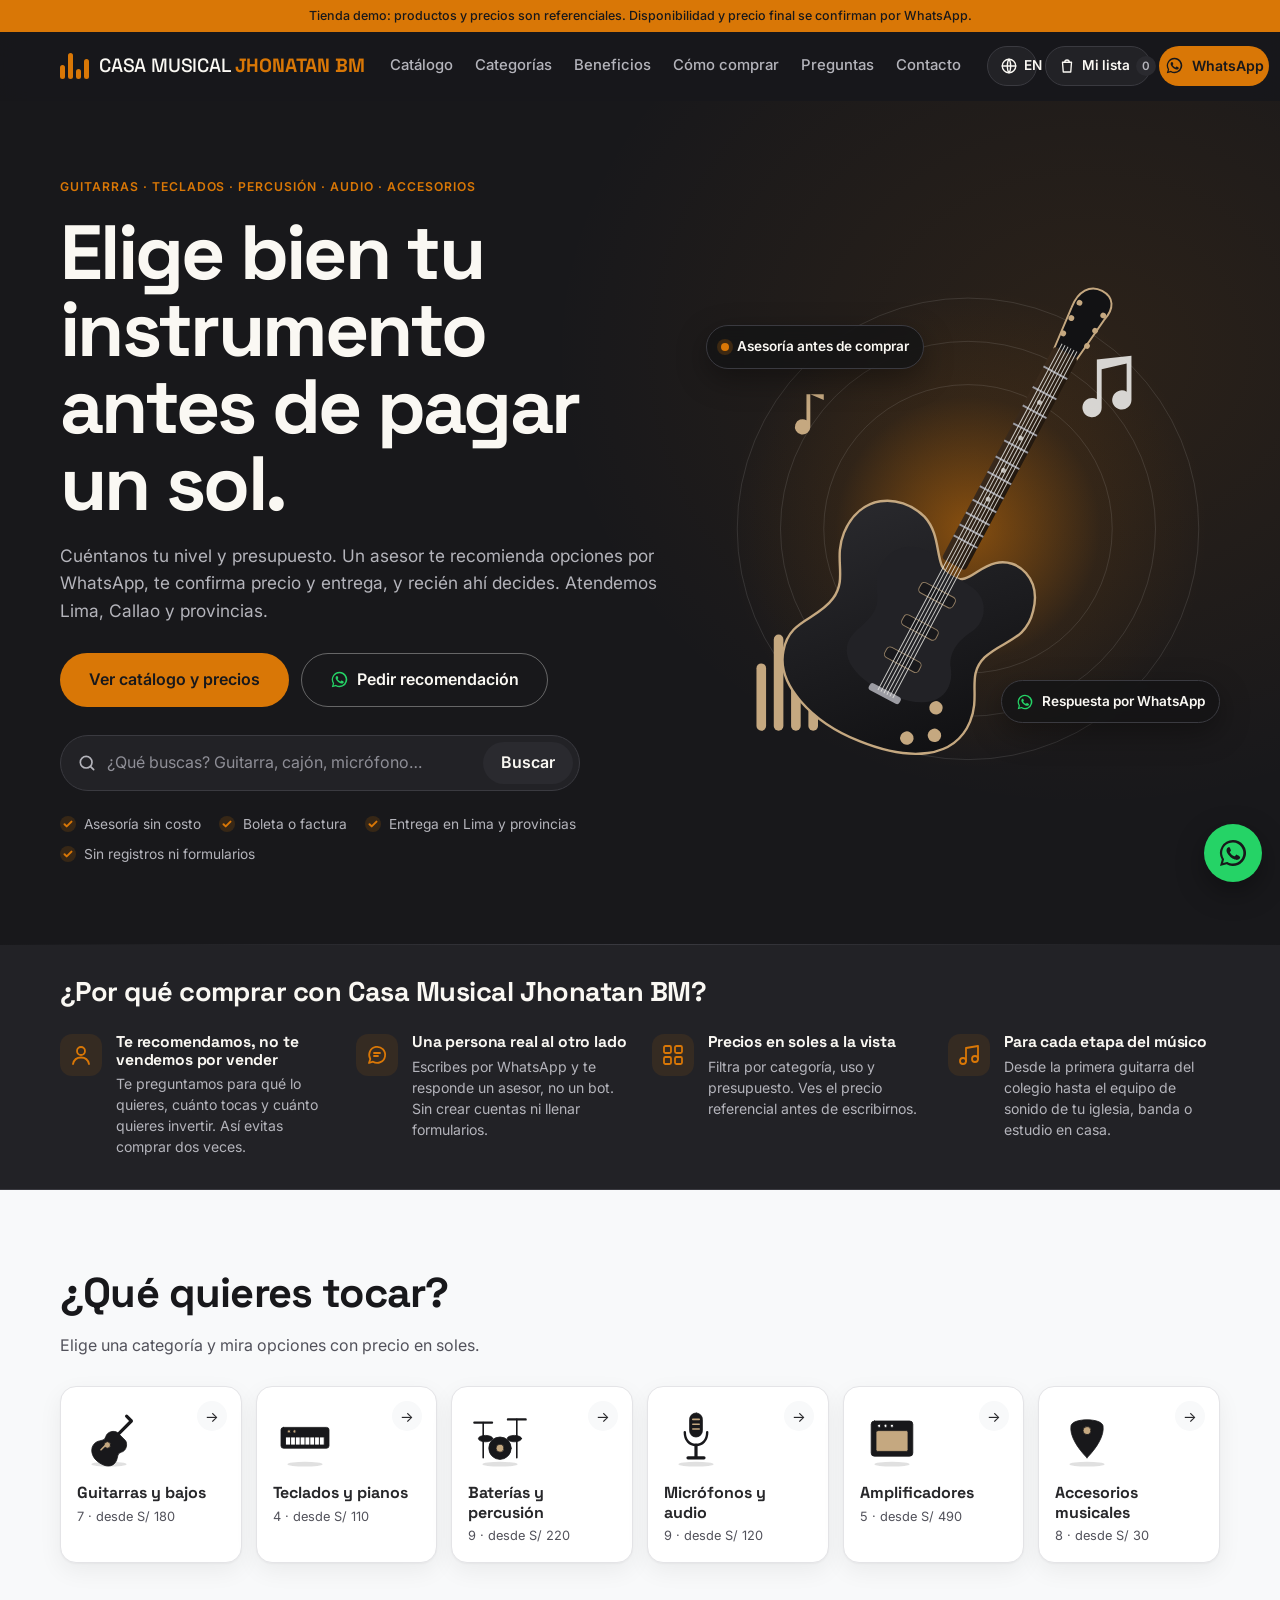
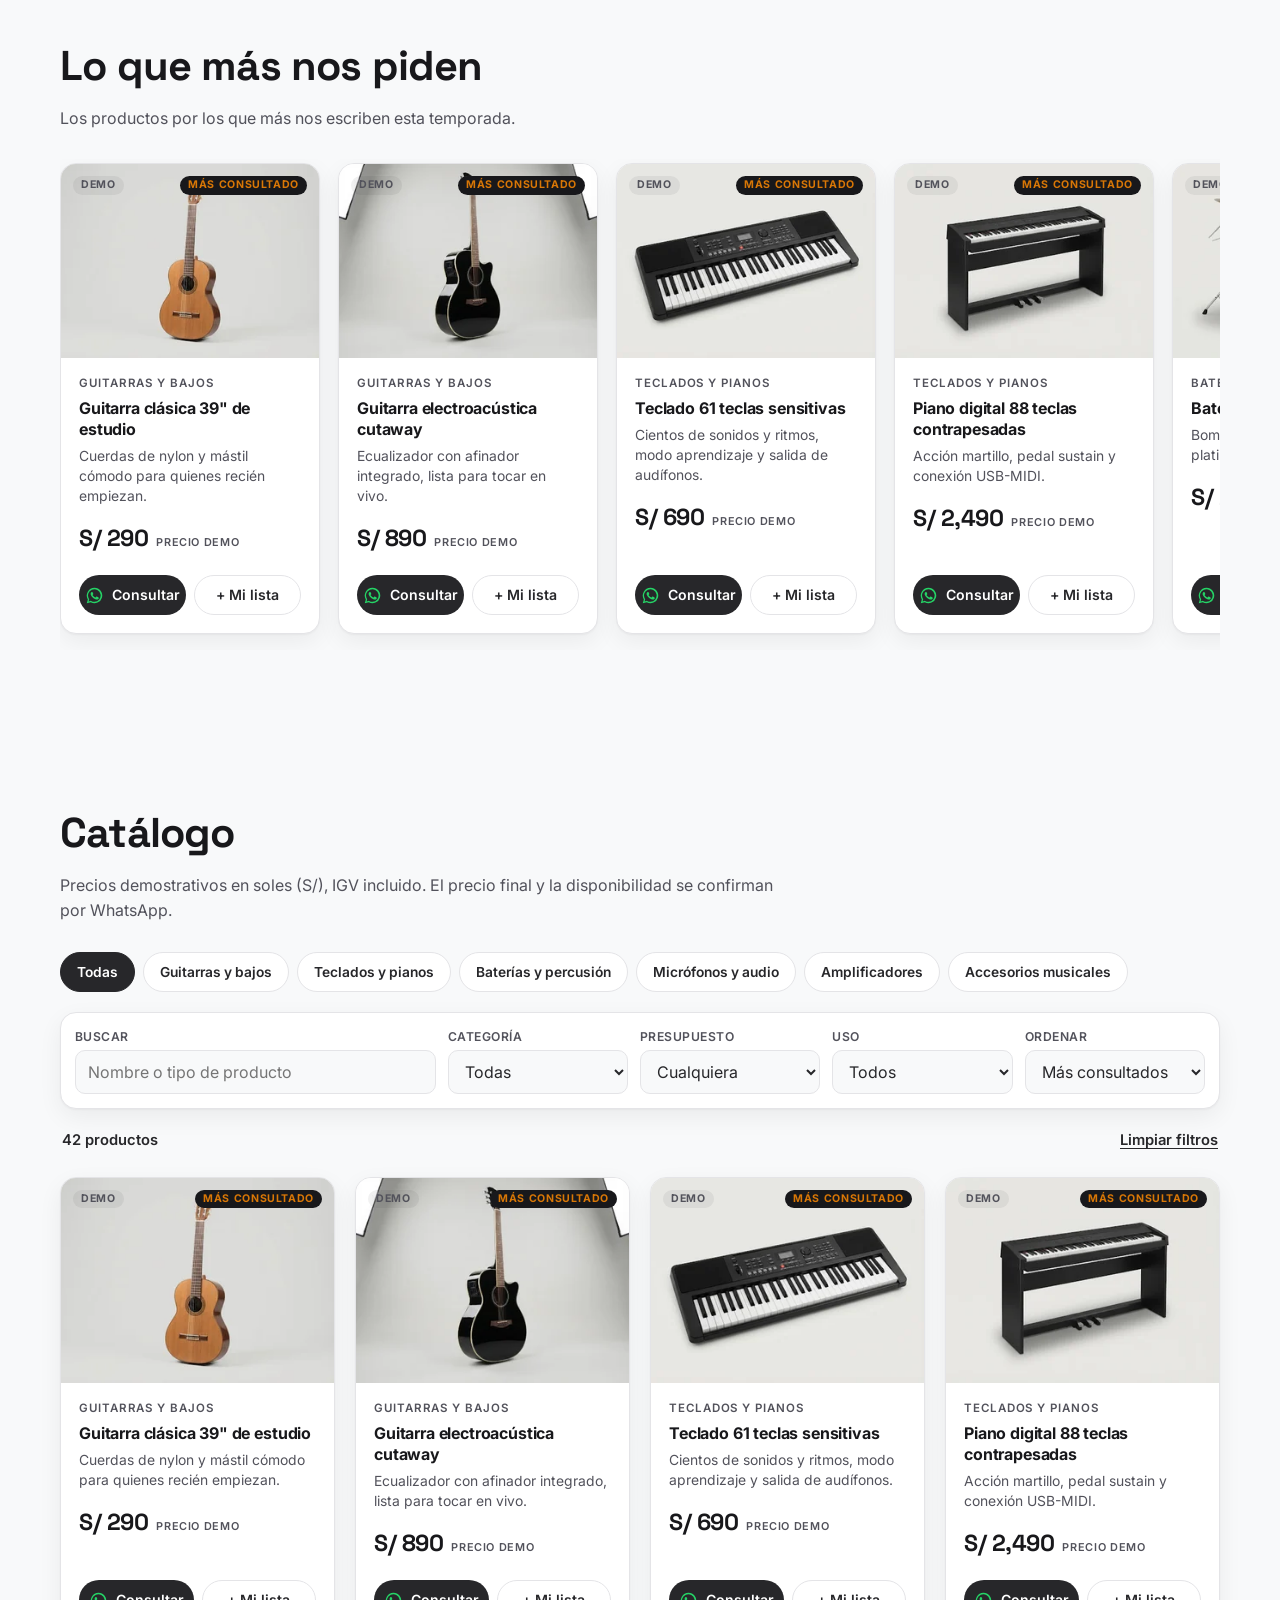
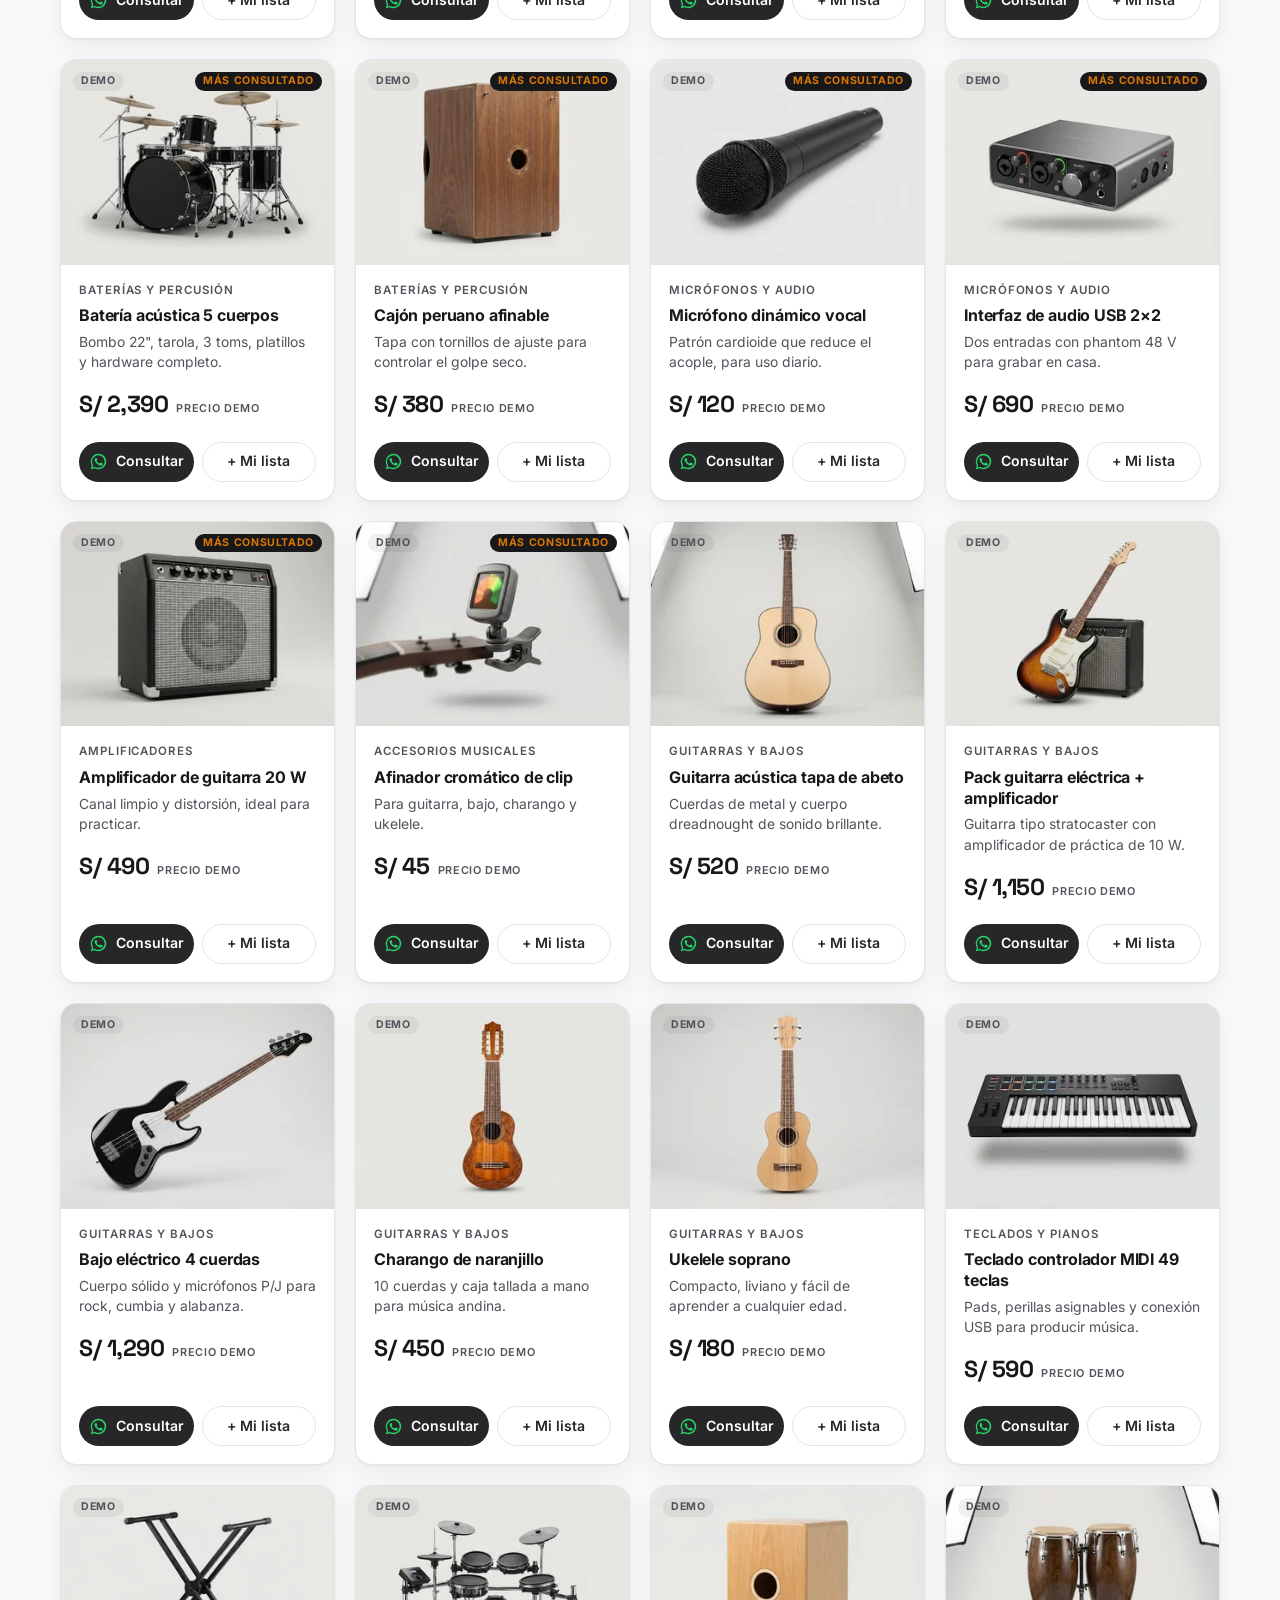
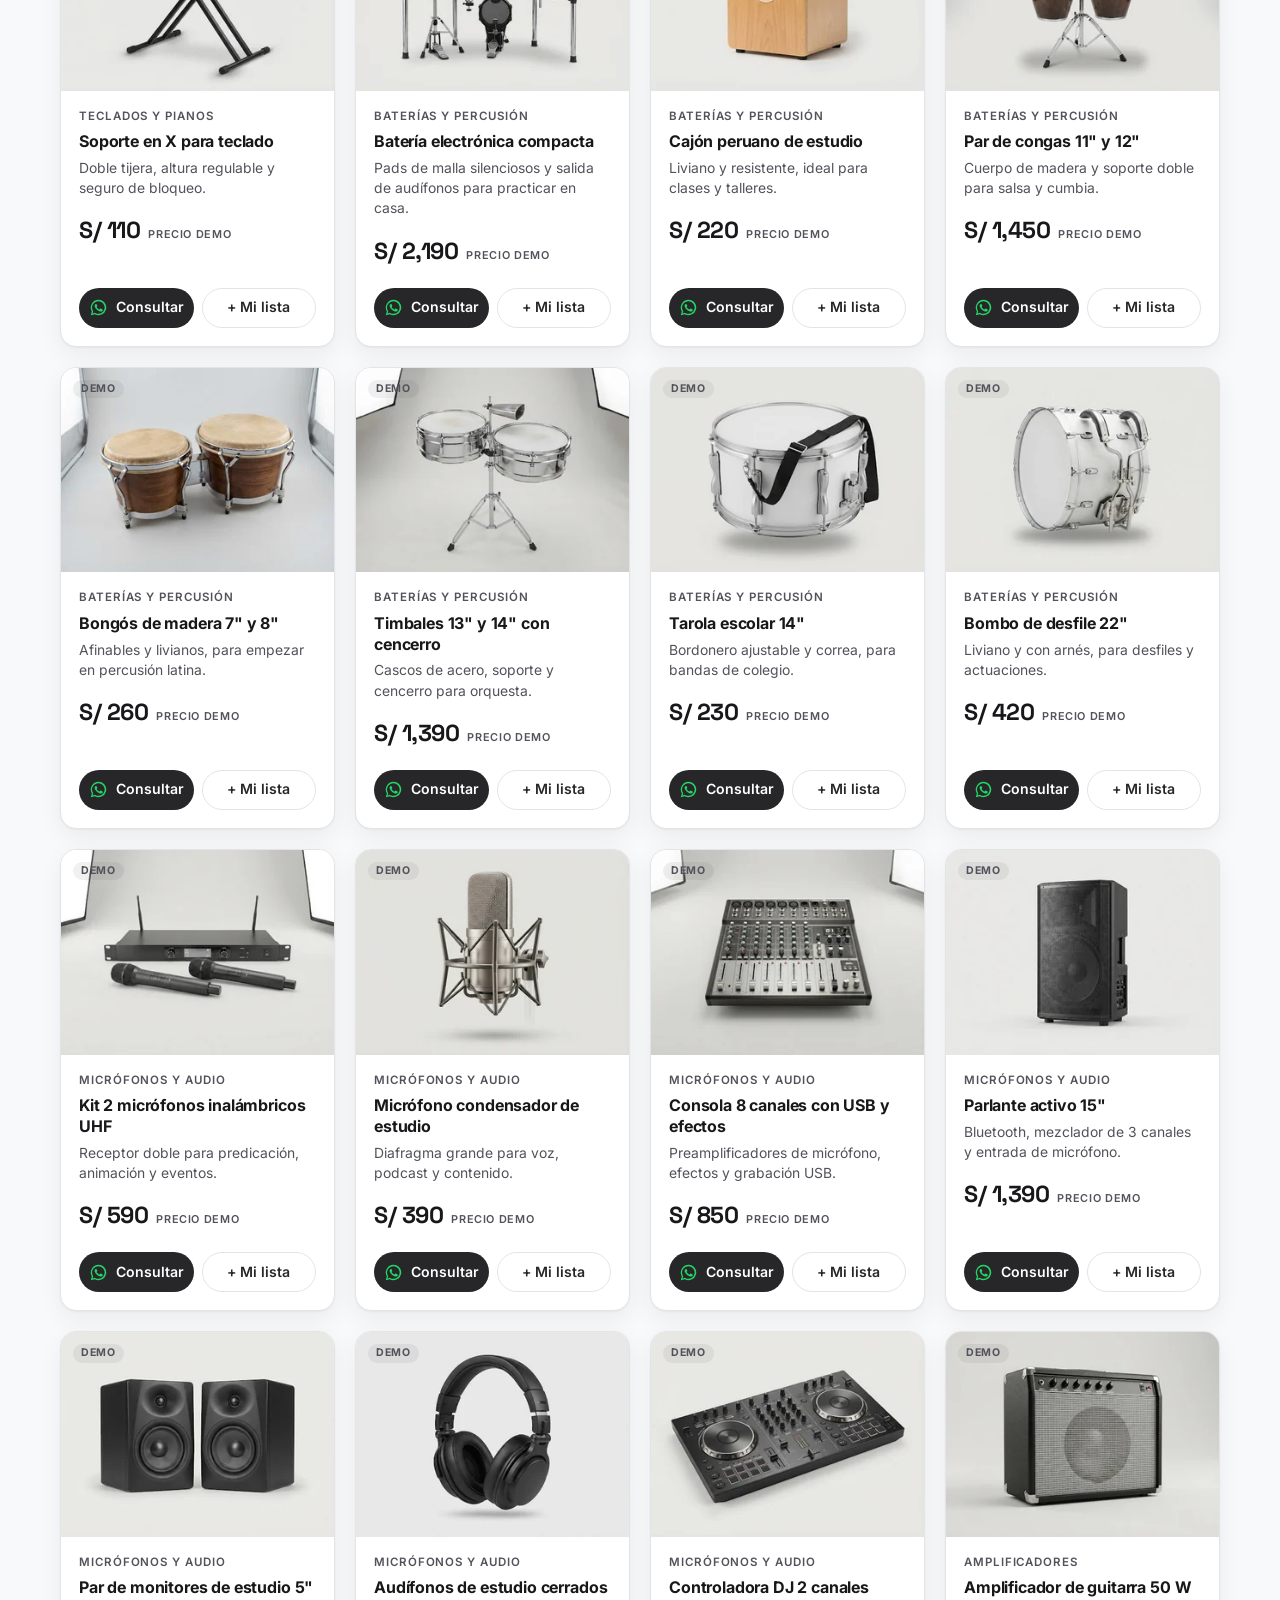
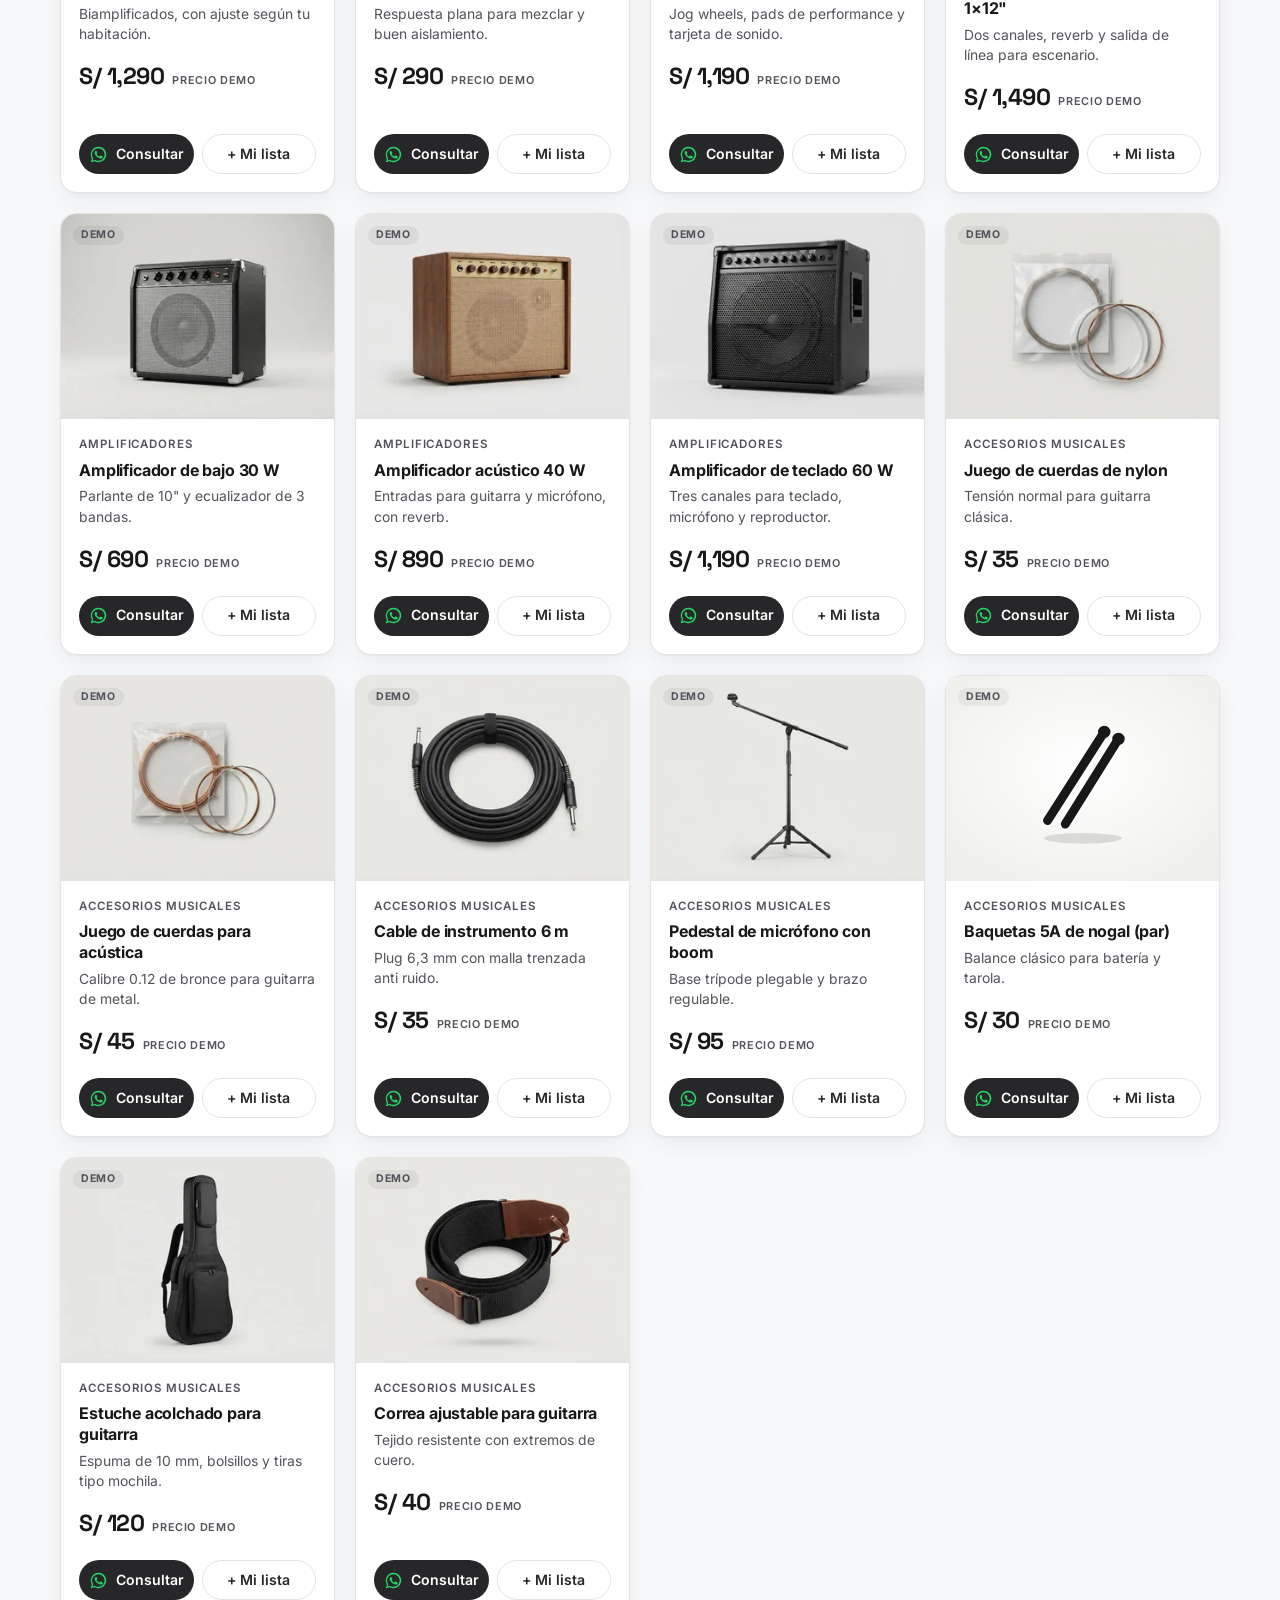
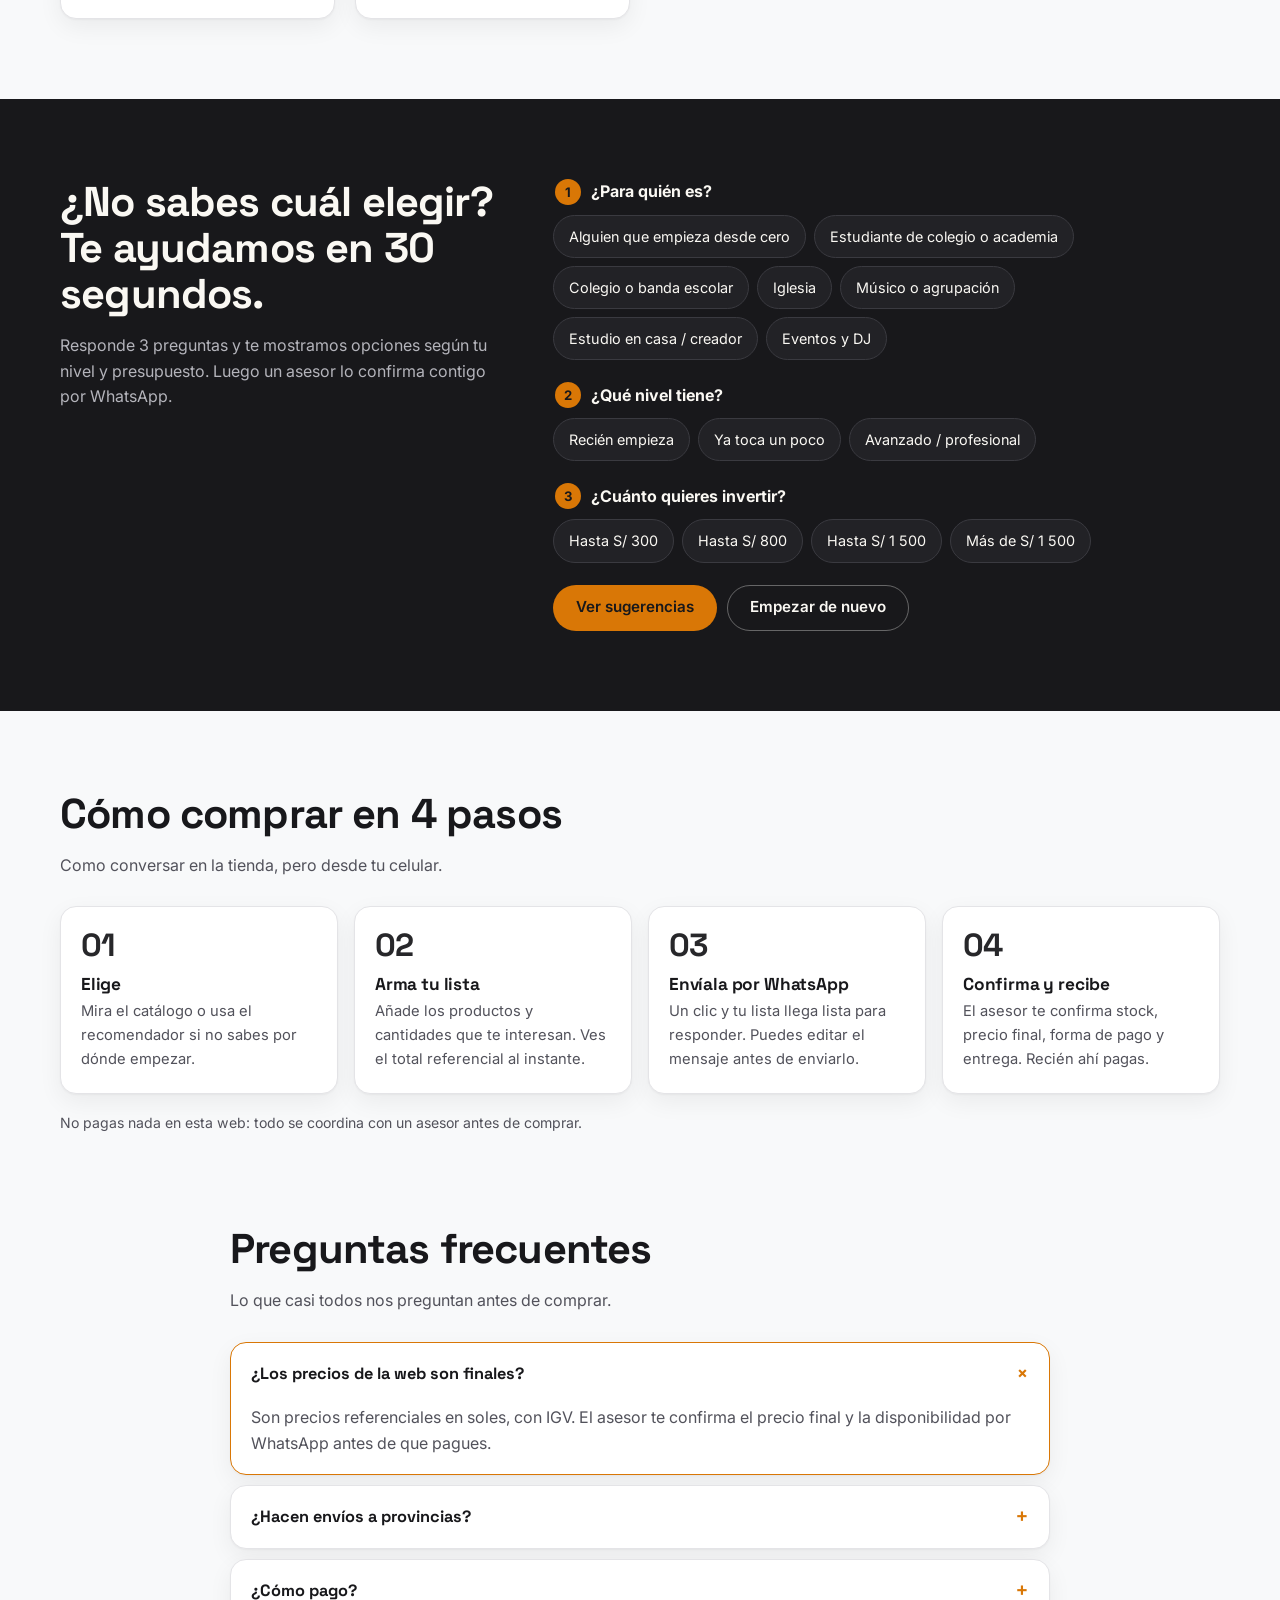
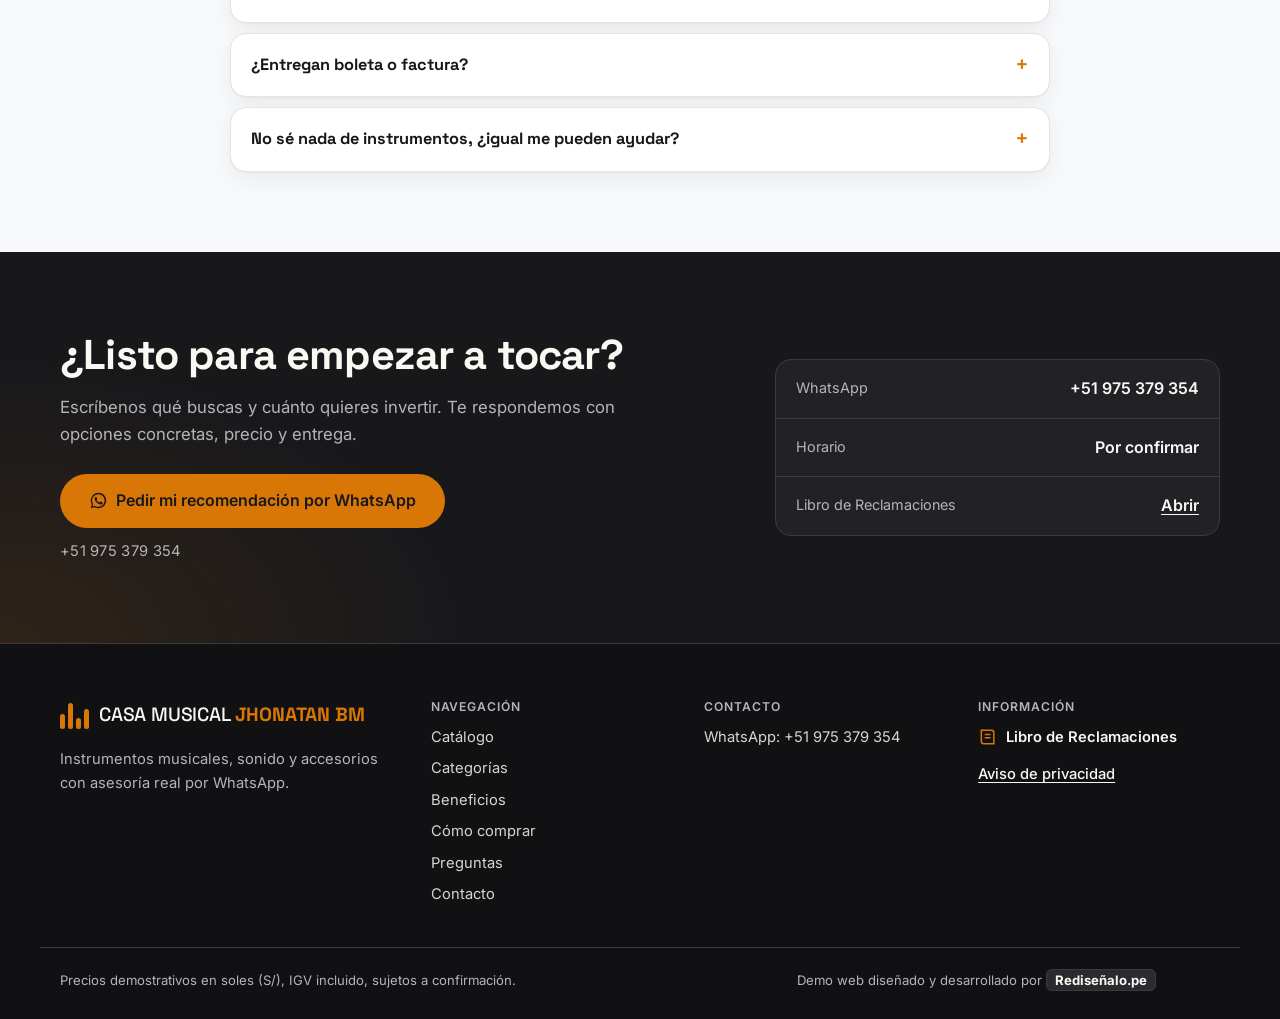
==== commit d9079b29: "Index: FAQ, barra de confianza, SEO y URL de Netlify" ====
--- a/docs/index.html
+++ b/docs/index.html
@@ -3,23 +3,23 @@
 <head>
   <meta charset="utf-8">
   <meta name="viewport" content="width=device-width, initial-scale=1">
-  <title>Casa Musical Jhonatan BM · Instrumentos musicales, equipos de sonido y accesorios</title>
-  <meta name="description" content="Casa Musical Jhonatan BM — Tu pasión por la música comienza aquí. Guitarras, teclados, baterías, micrófonos, amplificadores y accesorios musicales con asesoría personalizada por WhatsApp.">
+  <title>Casa Musical Jhonatan BM · Instrumentos musicales con asesoría por WhatsApp</title>
+  <meta name="description" content="Guitarras, teclados, cajones, baterías, micrófonos y sonido con precios en soles. Te asesoramos por WhatsApp según tu nivel y presupuesto. Entregas en Lima, Callao y provincias.">
   <meta name="theme-color" content="#18181B">
   <meta name="color-scheme" content="dark light">
-  <link rel="canonical" href="https://forastero7.github.io/demo-webmusic-2.1/">
+  <link rel="canonical" href="https://casamusicaljhonata-bm.netlify.app/">
 
   <!-- Open Graph / redes -->
   <meta property="og:type" content="website">
   <meta property="og:locale" content="es_PE">
   <meta property="og:site_name" content="Casa Musical Jhonatan BM">
-  <meta property="og:title" content="Casa Musical Jhonatan BM — Tu pasión por la música comienza aquí">
-  <meta property="og:description" content="Instrumentos musicales, equipos de sonido y accesorios musicales. Explora el catálogo y consulta por WhatsApp.">
-  <meta property="og:url" content="https://forastero7.github.io/demo-webmusic-2.1/">
-  <meta property="og:image" content="https://forastero7.github.io/demo-webmusic-2.1/img/og-image.png">
+  <meta property="og:title" content="Casa Musical Jhonatan BM — Elige bien tu instrumento antes de pagar">
+  <meta property="og:description" content="Mira precios en soles y pide una recomendación por WhatsApp según tu nivel y presupuesto.">
+  <meta property="og:url" content="https://casamusicaljhonata-bm.netlify.app/">
+  <meta property="og:image" content="https://casamusicaljhonata-bm.netlify.app/img/og-image.png">
   <meta property="og:image:width" content="1200">
   <meta property="og:image:height" content="630">
-  <meta property="og:image:alt" content="Casa Musical Jhonatan BM — Tu pasión por la música comienza aquí">
+  <meta property="og:image:alt" content="Casa Musical Jhonatan BM — Elige bien tu instrumento antes de pagar">
   <meta name="twitter:card" content="summary_large_image">
 
   <link rel="icon" href="img/favicon.svg" type="image/svg+xml">
@@ -35,7 +35,7 @@
     "name": "Casa Musical Jhonatan BM",
     "slogan": "Tu pasión por la música comienza aquí",
     "description": "Tienda de instrumentos musicales, equipos de sonido y accesorios musicales con asesoría por WhatsApp.",
-    "url": "https://forastero7.github.io/demo-webmusic-2.1/",
+    "url": "https://casamusicaljhonata-bm.netlify.app/",
     "telephone": "+51 975 379 354",
     "currenciesAccepted": "PEN",
     "areaServed": "PE"
@@ -59,6 +59,7 @@
         <a href="#categorias" data-i18n="nav.categories">Categorías</a>
         <a href="#beneficios" data-i18n="nav.benefits">Beneficios</a>
         <a href="#como-comprar" data-i18n="nav.how">Cómo comprar</a>
+        <a href="#faq" data-i18n="nav.faq">Preguntas</a>
         <a href="#contacto" data-i18n="nav.contact">Contacto</a>
       </nav>
 
@@ -90,7 +91,7 @@
       <div class="wrap hero-inner">
         <div class="hero-copy">
           <p class="kicker" data-i18n="hero.kicker">Instrumentos musicales · Equipos de sonido · Accesorios</p>
-          <h1 id="hero-title" data-i18n="hero.title">Tu pasión por la música comienza aquí.</h1>
+          <h1 id="hero-title" data-i18n="hero.title">Elige bien tu instrumento antes de pagar un sol.</h1>
           <p class="hero-sub" data-i18n="hero.sub">En Casa Musical Jhonatan BM te ayudamos a elegir el instrumento correcto.</p>
           <div class="hero-ctas">
             <a class="btn btn-acento btn-lg" href="#catalogo" data-i18n="hero.cta1">Explorar instrumentos</a>
@@ -104,6 +105,12 @@
             <input type="search" id="hero-q" data-i18n-ph="hero.search" placeholder="Busca guitarra, teclado, micrófono…" aria-label="Buscar productos">
             <button type="submit" data-i18n="hero.searchBtn">Buscar</button>
           </form>
+          <ul class="trust" aria-label="Garantías de compra">
+            <li data-i18n="trust.1">Asesoría sin costo</li>
+            <li data-i18n="trust.2">Boleta o factura</li>
+            <li data-i18n="trust.3">Entrega en Lima y provincias</li>
+            <li data-i18n="trust.4">Sin registros ni formularios</li>
+          </ul>
         </div>
 
         <div class="hero-visual" aria-hidden="true">
@@ -167,7 +174,7 @@
     <!-- Beneficios -->
     <section class="benefits" id="beneficios" aria-labelledby="ben-title">
       <div class="wrap">
-        <h2 class="sr-only" id="ben-title" data-i18n="ben.title">¿Por qué Casa Musical Jhonatan BM?</h2>
+        <h2 class="ben-title" id="ben-title" data-i18n="ben.title">¿Por qué Casa Musical Jhonatan BM?</h2>
         <ul class="ben-grid">
           <li class="ben reveal">
             <svg viewBox="0 0 24 24" aria-hidden="true"><circle cx="12" cy="8" r="4"/><path d="M4 21c1-4.5 4.5-6.5 8-6.5s7 2 8 6.5"/></svg>
@@ -294,6 +301,23 @@
       </div>
     </section>
 
+    <!-- Preguntas frecuentes -->
+    <section class="section section-light pt-0" id="faq" aria-labelledby="faq-title">
+      <div class="wrap faq-wrap">
+        <div class="section-head">
+          <h2 id="faq-title" data-i18n="faq.title">Preguntas frecuentes</h2>
+          <p class="section-sub" data-i18n="faq.sub"></p>
+        </div>
+        <div class="faq">
+          <details class="reveal" open><summary data-i18n="faq.q1"></summary><p data-i18n="faq.a1"></p></details>
+          <details class="reveal"><summary data-i18n="faq.q2"></summary><p data-i18n="faq.a2"></p></details>
+          <details class="reveal"><summary data-i18n="faq.q3"></summary><p data-i18n="faq.a3"></p></details>
+          <details class="reveal"><summary data-i18n="faq.q4"></summary><p data-i18n="faq.a4"></p></details>
+          <details class="reveal"><summary data-i18n="faq.q5"></summary><p data-i18n="faq.a5"></p></details>
+        </div>
+      </div>
+    </section>
+
     <!-- Contacto -->
     <section class="section section-dark contact-band" id="contacto" aria-labelledby="contact-title">
       <div class="wrap contact">
@@ -302,8 +326,9 @@
           <p class="contact-sub" data-i18n="contact.sub"></p>
           <a class="btn btn-acento btn-lg" href="https://wa.me/51975379354?text=%C2%A1Hola%2C%20Casa%20Musical%20Jhonatan%20BM%21%20Me%20interesa%20un%20instrumento%20musical%20y%20quisiera%20recibir%20m%C3%A1s%20informaci%C3%B3n." data-wa="general" target="_blank" rel="noopener">
             <svg viewBox="0 0 32 32" aria-hidden="true"><use href="#wa-glyph"/></svg>
-            <span>+51 975 379 354</span>
+            <span data-i18n="contact.cta">Pedir mi recomendación por WhatsApp</span>
           </a>
+          <p class="contact-num">+51 975 379 354</p>
         </div>
         <dl class="contact-list">
           <div><dt data-i18n="contact.wa">WhatsApp</dt><dd><a href="https://wa.me/51975379354?text=%C2%A1Hola%2C%20Casa%20Musical%20Jhonatan%20BM%21%20Me%20interesa%20un%20instrumento%20musical%20y%20quisiera%20recibir%20m%C3%A1s%20informaci%C3%B3n." data-wa="general" target="_blank" rel="noopener">+51 975 379 354</a></dd></div>
@@ -330,6 +355,7 @@
           <li><a href="#categorias" data-i18n="nav.categories">Categorías</a></li>
           <li><a href="#beneficios" data-i18n="nav.benefits">Beneficios</a></li>
           <li><a href="#como-comprar" data-i18n="nav.how">Cómo comprar</a></li>
+          <li><a href="#faq" data-i18n="nav.faq">Preguntas</a></li>
           <li><a href="#contacto" data-i18n="nav.contact">Contacto</a></li>
         </ul>
       </nav>
@@ -441,5 +467,6 @@
   <script src="js/icons.js" defer></script>
   <script src="js/products.js" defer></script>
   <script src="js/app.js" defer></script>
+  <script src="js/track.js" defer></script>
 </body>
 </html>
--- a/docs/css/styles.css
+++ b/docs/css/styles.css
@@ -446,3 +446,26 @@
   *, *::before, *::after { animation: none !important; transition: none !important; }
   .reveal { opacity: 1; transform: none; }
 }
+
+/* ===== Mejora de conversión (oct 2026) ===== */
+.trust { list-style: none; padding: 0; margin: 22px 0 0; display: flex; flex-wrap: wrap; gap: 8px 18px; max-width: 560px; }
+.trust li { display: inline-flex; align-items: center; gap: 8px; font-size: .86rem; color: var(--muted); }
+.trust li::before { content: ""; width: 16px; height: 16px; flex: none; border-radius: 50%; background: rgba(217, 119, 6, .16) url("data:image/svg+xml,%3Csvg xmlns='http://www.w3.org/2000/svg' viewBox='0 0 16 16'%3E%3Cpath d='M4.5 8.2l2.2 2.2 4.8-4.8' fill='none' stroke='%23D97706' stroke-width='2' stroke-linecap='round' stroke-linejoin='round'/%3E%3C/svg%3E") center / 16px no-repeat; }
+.ben-title { font-size: clamp(1.3rem, 2.4vw, 1.7rem); margin-bottom: 28px; }
+.faq-wrap { max-width: 860px; }
+.faq { display: grid; gap: 10px; }
+.faq details { background: var(--card); border: 1px solid var(--light-line); border-radius: var(--radio); padding: 0 20px; box-shadow: var(--sombra); transition: border-color .2s; }
+.faq details[open] { border-color: var(--acento); }
+.faq summary { cursor: pointer; list-style: none; padding: 18px 32px 18px 0; position: relative; font-family: var(--f-titulo); font-weight: 700; color: var(--ink); font-size: 1.02rem; }
+.faq summary::-webkit-details-marker { display: none; }
+.faq summary::after { content: "+"; position: absolute; right: 0; top: 50%; transform: translateY(-50%); font-size: 1.4rem; font-weight: 500; color: var(--acento); transition: transform .2s var(--ease); }
+.faq details[open] summary::after { transform: translateY(-50%) rotate(45deg); }
+.faq summary:focus-visible { outline: 2px solid var(--acento); outline-offset: 4px; border-radius: 6px; }
+.faq details p { margin: 0 0 18px; color: var(--light-muted); line-height: 1.6; }
+.contact-num { margin: 12px 0 0; color: var(--muted); font-size: .92rem; letter-spacing: .02em; }
+@media (max-width: 640px) {
+  .trust { gap: 8px 14px; }
+  .trust li { font-size: .8rem; }
+}
+.contact > div { min-width: 0; }
+.contact .btn-lg { white-space: normal; text-align: left; max-width: 100%; }
